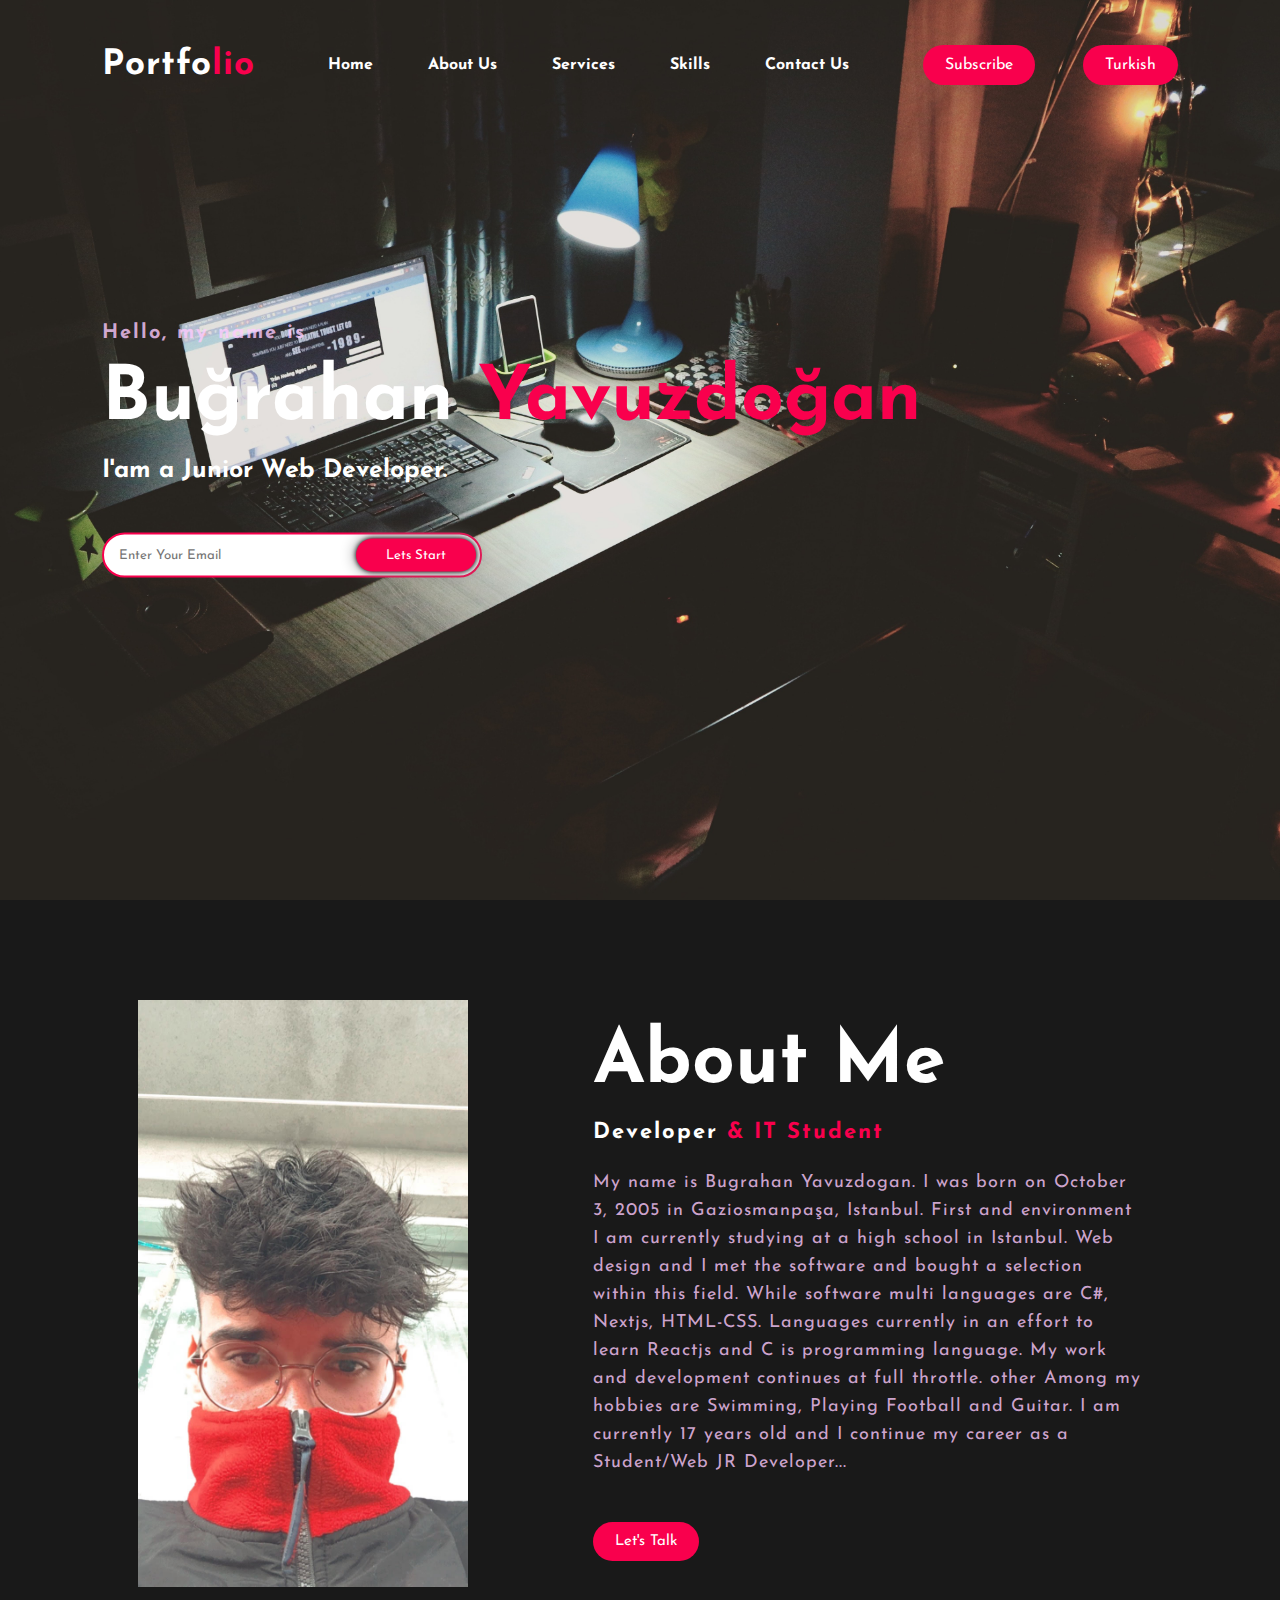
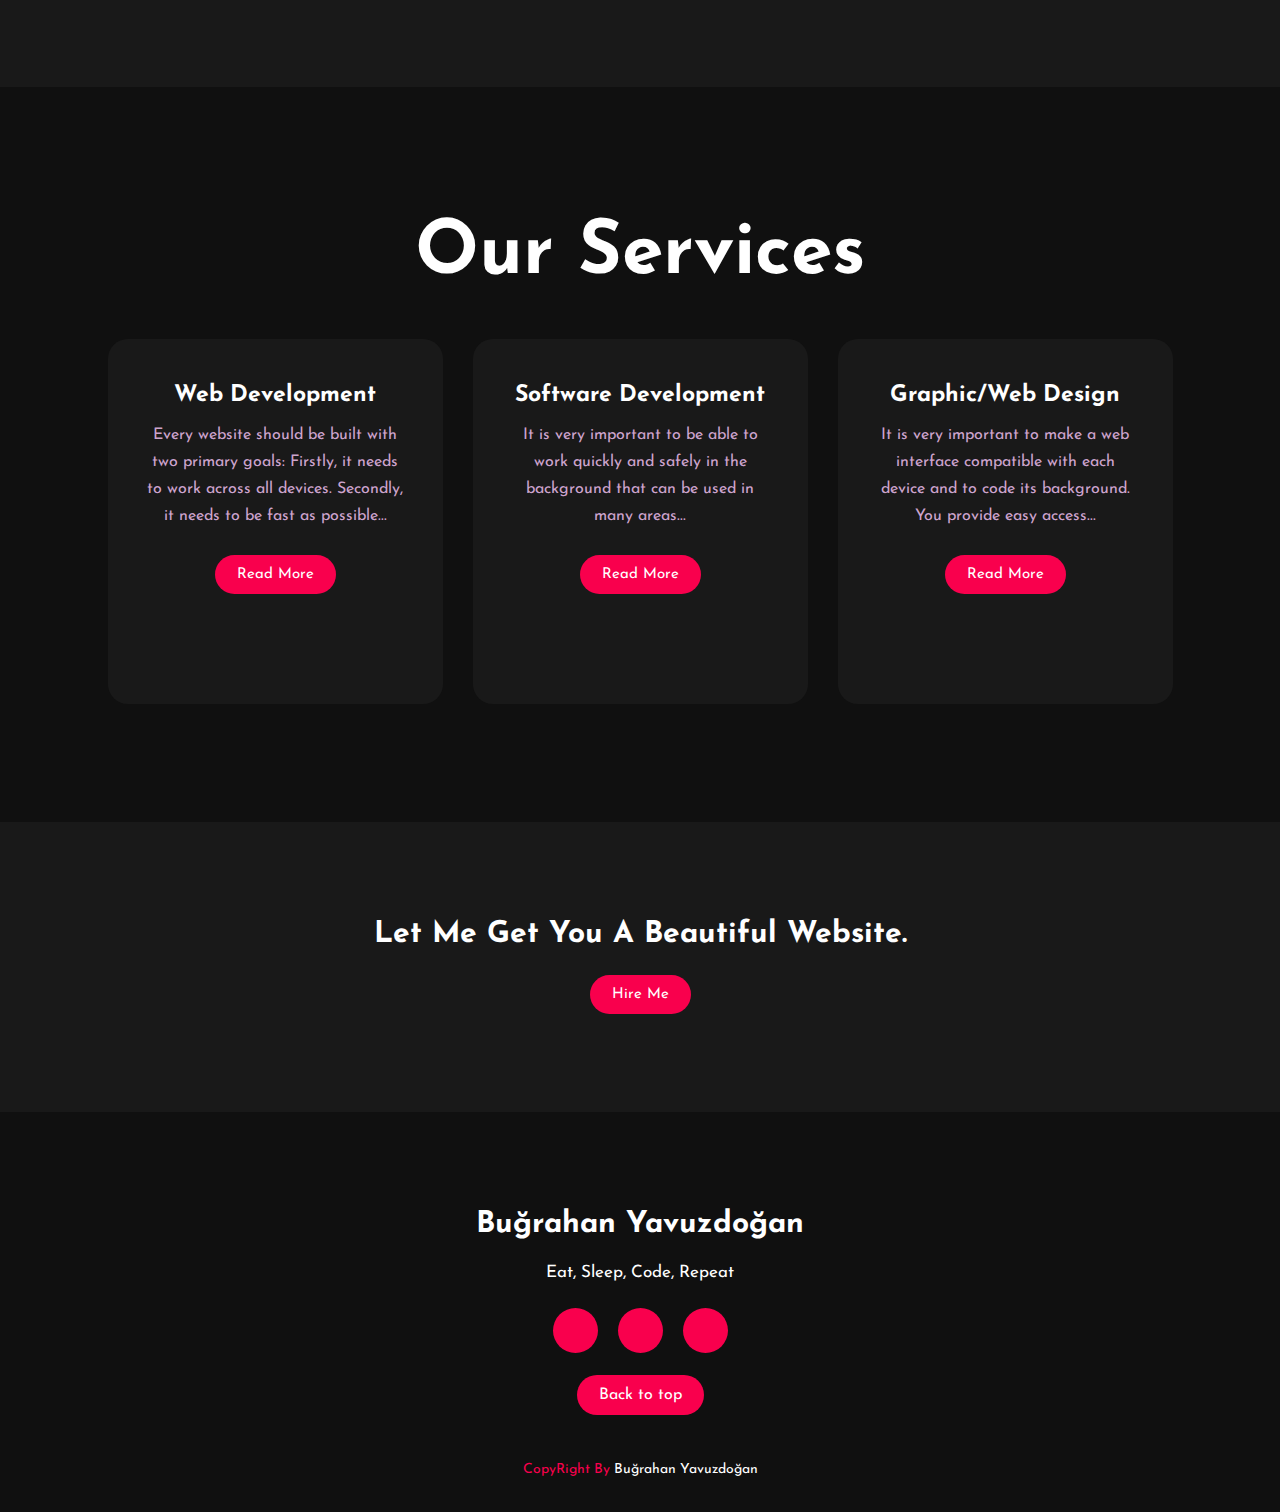
==== index.html @ 233ad8ee "change" ====
<!DOCTYPE html>
<html>

<head>
	<title>Buğrahan Yavuzdoğan</title>
	<link rel="stylesheet" type="text/css" href="/assets/css/style.css">
	<link rel="shortcut icon" href="/assets/img/shorcut.ico" type="image/x-icon">

	<link rel="preconnect" href="https://fonts.gstatic.com">
	<link
		href="https://fonts.googleapis.com/css2?family=Josefin+Sans:ital,wght@0,100;0,200;0,300;0,400;0,500;0,600;0,700;1,100;1,200;1,300;1,400;1,500;1,600;1,700&display=swap"
		rel="stylesheet">

	<link rel="stylesheet" href="https://cdnjs.cloudflare.com/ajax/libs/font-awesome/5.15.3/css/all.min.css"
		integrity="sha512-iBBXm8fW90+nuLcSKlbmrPcLa0OT92xO1BIsZ+ywDWZCvqsWgccV3gFoRBv0z+8dLJgyAHIhR35VZc2oM/gI1w=="
		crossorigin="anonymous" referrerpolicy="no-referrer" />

</head>

<body>
	<div class="hero">
		<nav>
			<h2 class="logo">Portfo<span>lio</span></h2>
			<ul>
				<li><a href="/index.html">Home</a></li>
				<li><a href="#about">About Us</a></li>
				<li><a href="#services">Services</a></li>
				<li><a href="#skills">Skills</a></li>
				<li><a href="#contact">Contact Us</a></li>
			</ul>
			<a href="#" class="btn">Subscribe</a>
			<a href="/assets/html/index2.html" class="btn">Turkish</a>
		</nav>

		<div class="content">
			<h4>Hello, my name is</h4>
			<h1>Buğrahan <span>Yavuzdoğan</span></h1>
			<h3>I'am a Junior Web Developer.</h3>
			<div class="newslatter">
				<form>
					<input type="email" name="email" id="mail" placeholder="Enter Your Email">
					<input type="submit" name="submit" value="Lets Start">
				</form>
			</div>
		</div>
	</div>

	<section id="about" class="about">
		<div class="main">
			<img src="/assets/img/bqr.jpg">
			<div class="about-text">
				<h2>About Me</h2>
				<h5>Developer <span>& IT Student</span></h5>
				<p> My name is Bugrahan Yavuzdogan. I was born on October 3, 2005 in Gaziosmanpaşa, Istanbul. First and
					environment
					I am currently studying at a high school in Istanbul. Web design and
					I met the software and bought a selection within this field. While software
					multi languages are C#, Nextjs, HTML-CSS. Languages currently in an effort to learn
					Reactjs and C is programming language. My work and development continues at full throttle. other
					Among my hobbies are Swimming, Playing Football and Guitar. I am currently 17 years old and
					I continue my career as a Student/Web JR Developer...</p>
				<button type="button"><a href="#contact">Let's Talk</a></button>
			</div>
		</div>
	</section>

	<div id="services" class="service">
		<div class="title">
			<h2>Our Services</h2>
		</div>

		<div class="box">
			<div class="card">
				<i class="fas fa-bars"></i>
				<h5>Web Development</h5>
				<div class="pra">
					<p>Every website should be built with two primary goals: Firstly, it needs to work across all
						devices. Secondly, it needs to be fast as possible...</p>

					<p style="text-align: center;">
						<button>Read More</button>
					</p>
				</div>
			</div>

			<div class="card">
				<i class="far fa-user"></i>
				<h5>Software Development</h5>
				<div class="pra">
					<p>It is very important to be able to work quickly and safely in the background that can be used in
						many areas...</p>

					<p style="text-align: center;">
						<button>Read More</button>
					</p>
				</div>
			</div>

			<div class="card">
				<i class="far fa-bell"></i>
				<h5>Graphic/Web Design</h5>
				<div class="pra">
					<p>It is very important to make a web interface compatible with each device and to code its
						background. You provide easy access...</p>

					<p style="text-align: center;">
						<button>Read More</button>
					</p>
				</div>
			</div>
		</div>
	</div>

	<div id="contact" class="contact-me">
		<p>Let Me Get You A Beautiful Website.</p>
		<button>Hire Me</button>
	</div>

	<footer>
		<p>Buğrahan Yavuzdoğan</p>
		<p>Eat, Sleep, Code, Repeat</p>
		<div class="social">
			<a href="https://www.linkedin.com/in/bu%C4%9Frahan-yavuzdo%C4%9Fan-515884216/" target="_blank""><i class="
				fab fa-linkedin-in"></i></a>
			<a href="https://github.com/Bqrayvzdgn" target="_blank"><i class="fab fa-github"></i></a>
			<a href="https://twitter.com/Bqrayvzdgn" target="_blank"><i class="fab fa-twitter"></i></a>
		</div>
		<a href="#" class="btn" id="button">Back to top</a>
		<p class="end"><span>CopyRight By</span> Buğrahan Yavuzdoğan</p>
	</footer>
</body>

</html>
---- assets/css/style.css ----
html {
	scroll-behavior: smooth;
}

* {
	padding: 0;
	margin: 0;
	font-family: 'Josefin Sans', sans-serif;
	box-sizing: border-box;
}

.hero {
	height: 100vh;
	width: 100%;
	background-image: url(/assets/img/background.jpg);
	background-size: cover;
	background-position: center;
}

nav {
	display: flex;
	align-items: center;
	justify-content: space-between;
	padding-top: 45px;
	padding-left: 8%;
	padding-right: 8%;
}

.logo {
	color: white;
	font-size: 35px;
	letter-spacing: 1px;
	cursor: pointer;
}

span {
	color: #f9004d;
}

nav ul li {
	list-style-type: none;
	display: inline-block;
	padding: 10px 25px;
}

nav ul li a {
	color: white;
	text-decoration: none;
	font-weight: bold;
	text-transform: capitalize;
}

nav ul li a:hover {
	color: #f9004d;
	transition: .6s;
}

.btn {
	background-color: #f9004d;
	color: white;
	text-decoration: none;
	border: 2px solid transparent;
	padding: 10px 20px;
	border-radius: 30px;
	transition: transform .4s;
}

.btn:hover {
	transform: scale(1.2);
}

.content {
	position: absolute;
	top: 50%;
	left: 8%;
	transform: translateY(-50%);
}

h1 {
	color: white;
	margin: 20px 0px 20px;
	font-size: 75px;
}

h3 {
	color: white;
	font-size: 25px;
	margin-bottom: 50px;
}

h4 {
	color: #fcfc;
	letter-spacing: 2px;
	font-size: 20px;
}

.newslatter form {
	width: 380px;
	max-width: 100%;
	position: relative;
}

.newslatter form input:first-child {
	display: inline-block;
	width: 100%;
	padding: 14px 130px 14px 15px;
	border: 2px solid #f9004d;
	outline: none;
	border-radius: 30px;
}

.newslatter form input:last-child {
	position: absolute;
	display: inline-block;
	outline: none;
	border: none;
	padding: 10px 30px;
	border-radius: 30px;
	background-color: #f9004d;
	color: white;
	box-shadow: 0px 0px 5px #000, 0px 0px 15px #858585;
	top: 6px;
	right: 6px;
}

.about {
	width: 100%;
	padding: 100px 0px;
	background-color: #191919;
}

.about img {
	height: auto;
	width: 330px;
}

.about-text {
	width: 550px;
}

.main {
	width: 1130px;
	max-width: 95%;
	margin: 0 auto;
	display: flex;
	align-items: center;
	justify-content: space-around;
}

.about-text h2 {
	color: white;
	font-size: 75px;
	text-transform: capitalize;
	margin-bottom: 20px;
}

.about-text h5 {
	color: white;
	letter-spacing: 2px;
	font-size: 22px;
	margin-bottom: 25px;
	text-transform: capitalize;
}

.about-text p {
	color: #fcfc;
	letter-spacing: 1px;
	line-height: 28px;
	font-size: 18px;
	margin-bottom: 45px;
}

button {
	background-color: #f9004d;
	color: white;
	font-size: 15px;
	text-decoration: none;
	border: 2px solid transparent;
	padding: 10px 20px;
	border-radius: 30px;
	transition: .4s;
}

button a {
	text-decoration: none;
	color: white;
}

button:hover {
	background-color: transparent;
	border: 2px solid #f9004d;
	cursor: pointer;
}

.service {
	background: #101010;
	width: 100%;
	padding: 100px 0px;
}

.title h2 {
	color: white;
	font-size: 75px;
	width: 1130px;
	margin: 30px auto;
	text-align: center;
}

.box {
	display: flex;
	justify-content: center;
	align-items: center;
	min-height: 400px;
}

.card {
	height: 365px;
	width: 335px;
	padding: 20px 35px;
	background: #191919;
	border-radius: 20px;
	margin: 15px;
	position: relative;
	overflow: hidden;
	text-align: center;
}

.card i {
	font-size: 50px;
	display: block;
	text-align: center;
	margin: 25px 0px;
	color: #f9004d;

}

h5 {
	color: white;
	font-size: 23px;
	margin-bottom: 15px;
}

.pra p {
	color: #fcfc;
	font-size: 16px;
	line-height: 27px;
	margin-bottom: 25px;
}

.card .button {
	background-color: #f9004d;
	color: white;
	text-decoration: none;
	border: 2px solid transparent;
	font-weight: bold;
	padding: 9px 22px;
	border-radius: 30px;
	transition: .4s;
}

.card .button:hover {
	background-color: transparent;
	border: 2px solid #f9004d;
	cursor: pointer;
}

.contact-me {
	width: 100%;
	height: 290px;
	background: #191919;
	display: flex;
	align-items: center;
	flex-direction: column;
	justify-content: center;
}

.contact-me p {
	color: white;
	font-size: 30px;
	font-weight: bold;
	margin-bottom: 25px;
}

.contact-me .button-two {
	background-color: #f9004d;
	color: white;
	text-decoration: none;
	border: 2px solid transparent;
	font-weight: bold;
	padding: 13px 30px;
	border-radius: 30px;
	transition: .4s;
}

.contact-me .button-two:hover {
	background-color: transparent;
	border: 2px solid #f9004d;
	cursor: pointer;
}

footer {
	position: relative;
	width: 100%;
	height: 400px;
	background: #101010;
	display: flex;
	flex-direction: column;
	align-items: center;
	justify-content: center;
}

footer p:nth-child(1) {
	font-size: 30px;
	color: white;
	margin-bottom: 20px;
	font-weight: bold;
}

footer p:nth-child(2) {
	color: white;
	font-size: 17px;
	width: 500px;
	text-align: center;
	line-height: 26px;
}

.social {
	display: flex;
}

.social a {
	width: 45px;
	height: 45px;
	display: flex;
	align-items: center;
	justify-content: center;
	background: #f9004d;
	border-radius: 50%;
	margin: 22px 10px;
	color: white;
	text-decoration: none;
	font-size: 20px;
}

.social a:hover {
	transform: scale(1.3);
	transition: .3s;
}

.end {
	position: absolute;
	color: white;
	bottom: 35px;
	font-size: 14px;
}
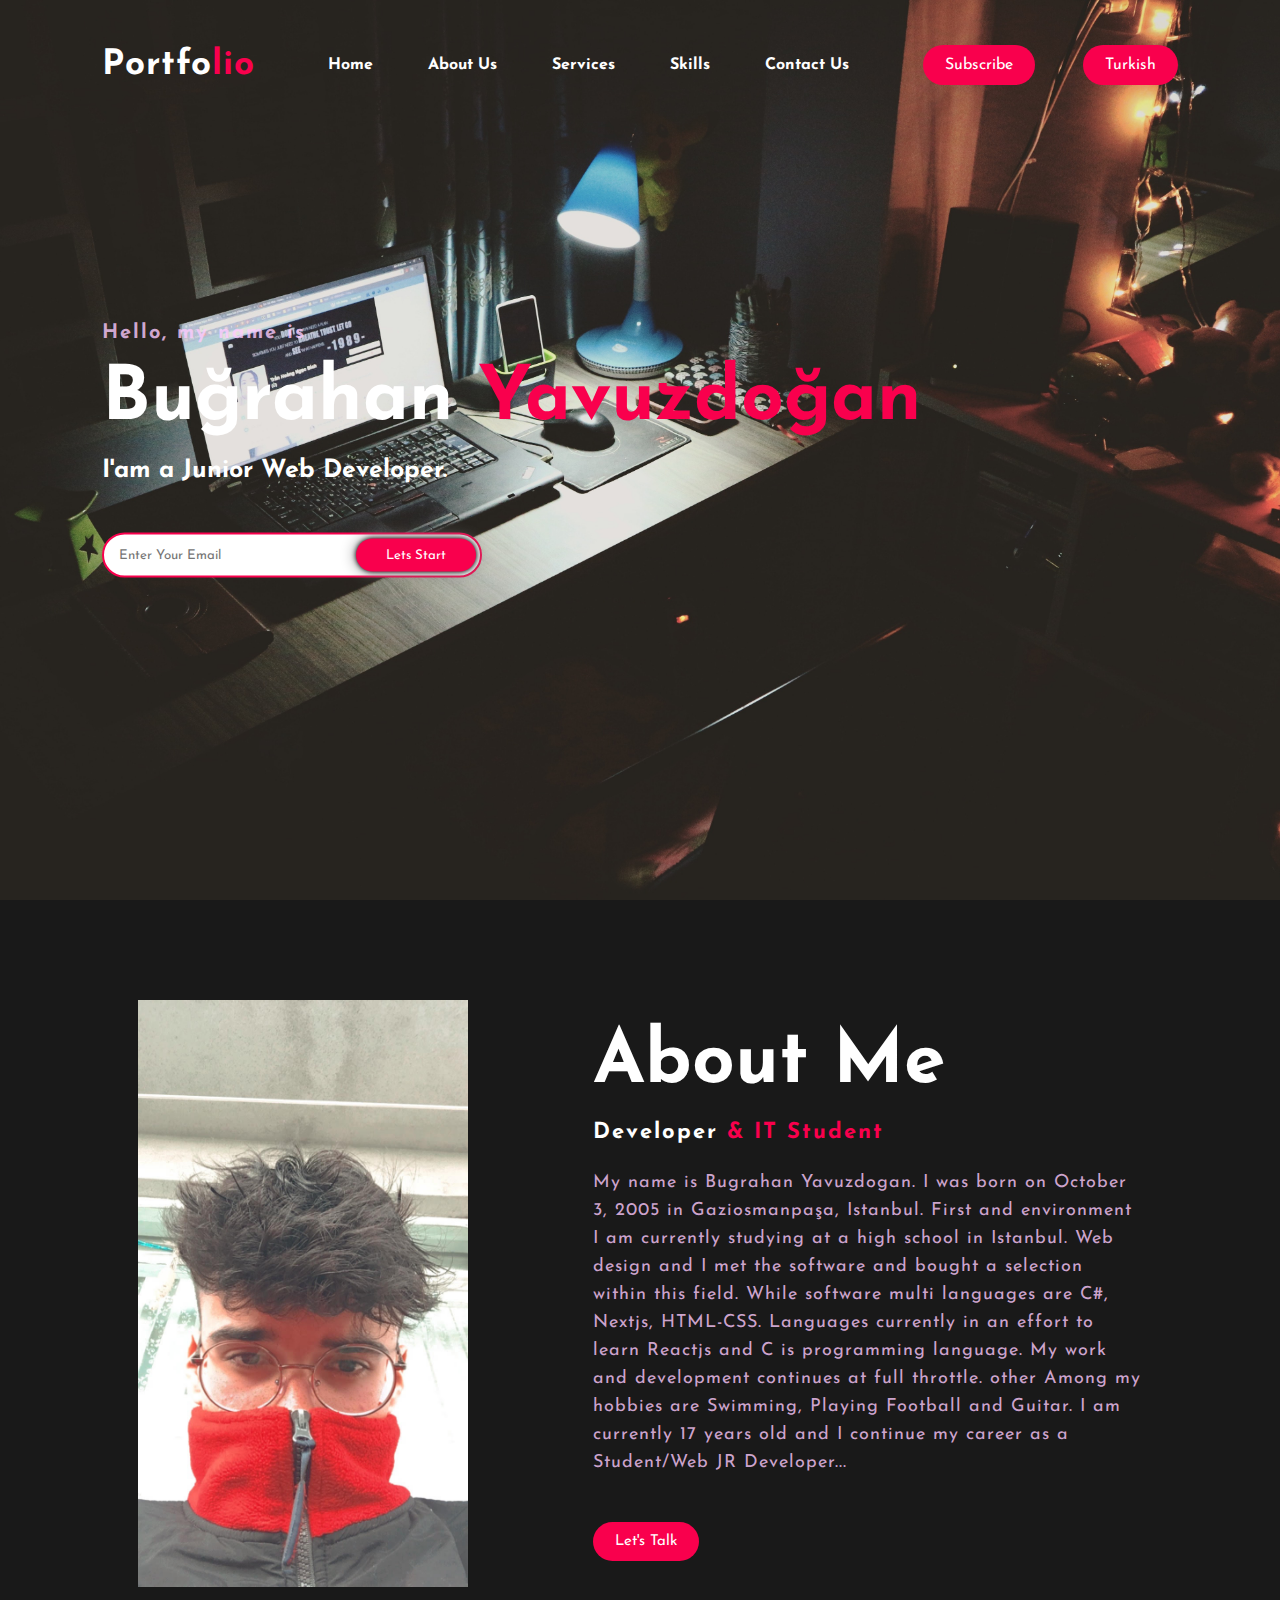
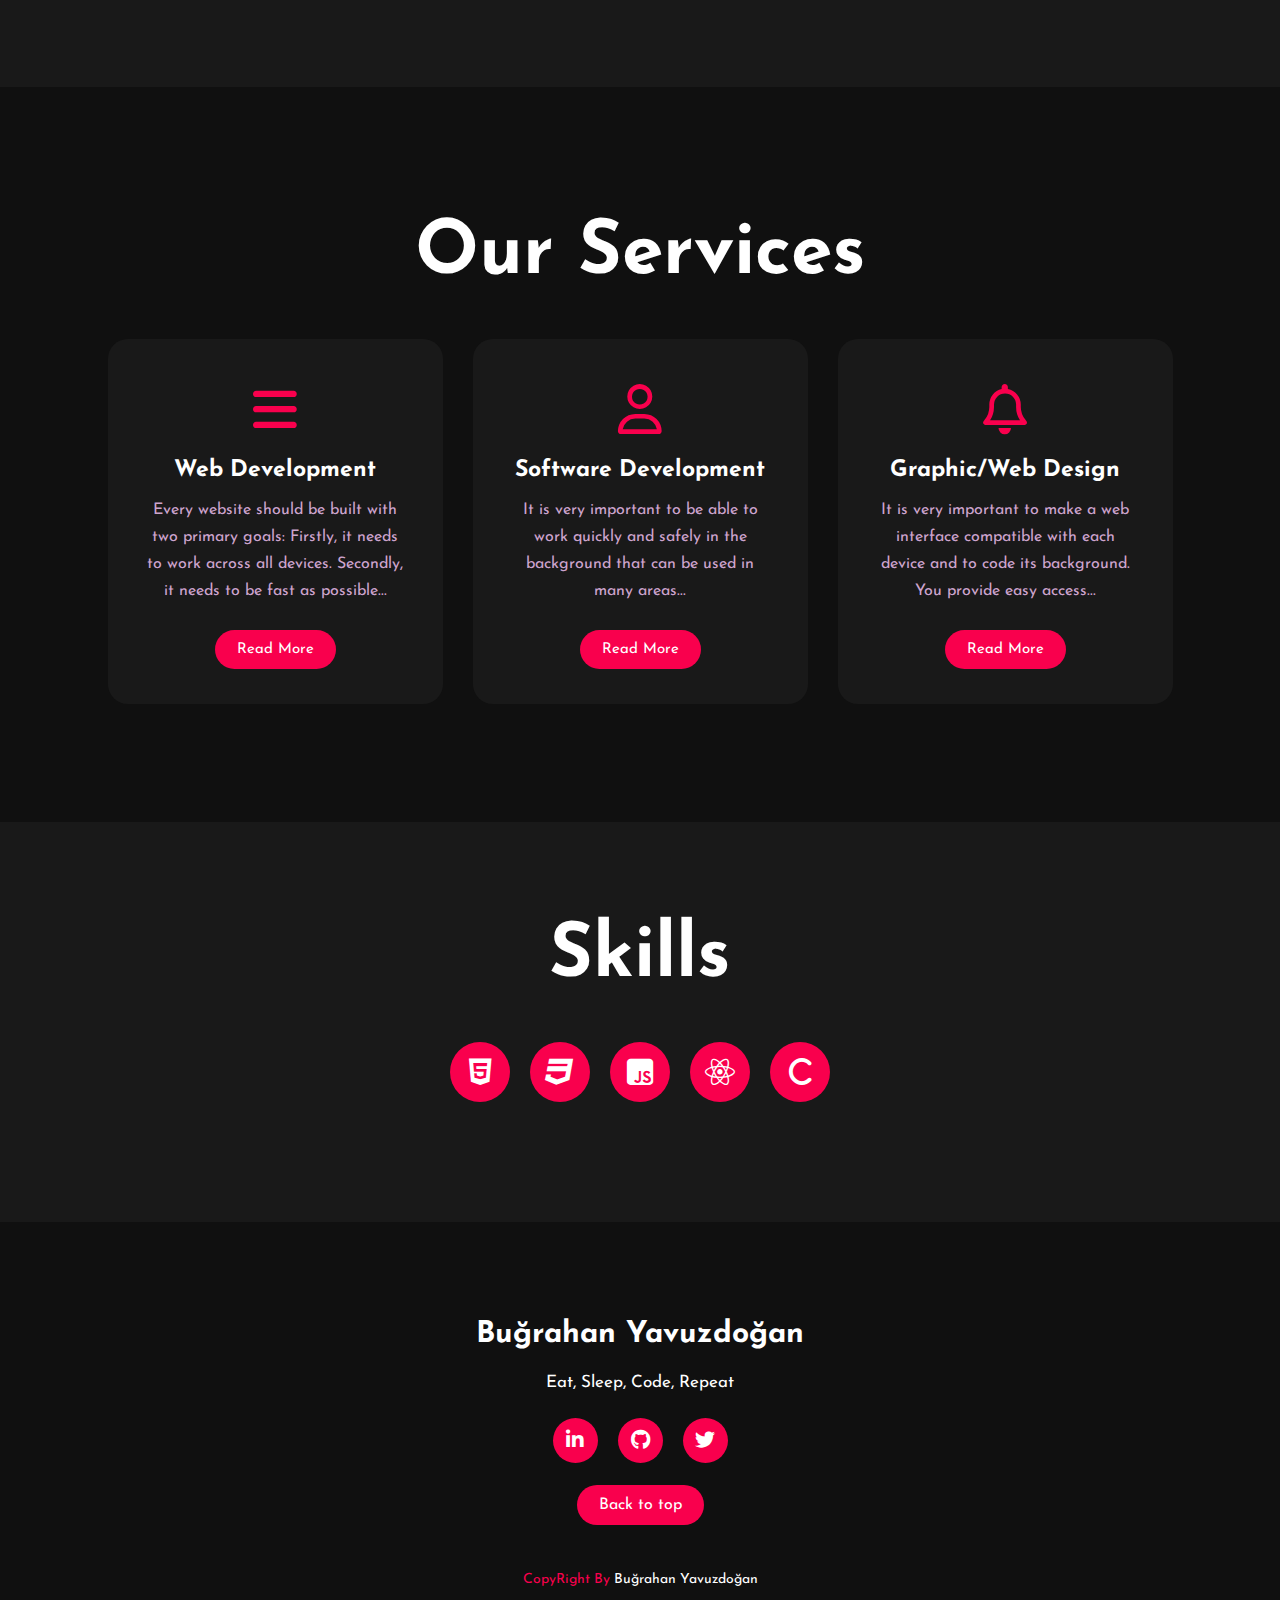
==== commit bad61294: "change" ====
--- a/index.html
+++ b/index.html
@@ -5,7 +5,7 @@
 	<title>Buğrahan Yavuzdoğan</title>
 	<link rel="stylesheet" type="text/css" href="/assets/css/style.css">
 	<link rel="shortcut icon" href="/assets/img/shorcut.ico" type="image/x-icon">
-
+	<link rel="stylesheet" href="https://cdnjs.cloudflare.com/ajax/libs/font-awesome/6.1.1/css/all.min.css">
 	<link rel="preconnect" href="https://fonts.gstatic.com">
 	<link
 		href="https://fonts.googleapis.com/css2?family=Josefin+Sans:ital,wght@0,100;0,200;0,300;0,400;0,500;0,600;0,700;1,100;1,200;1,300;1,400;1,500;1,600;1,700&display=swap"
@@ -111,12 +111,20 @@
 		</div>
 	</div>
 
-	<div id="contact" class="contact-me">
-		<p>Let Me Get You A Beautiful Website.</p>
-		<button>Hire Me</button>
+	<div id="skills" class="skills">
+		<div class="title">
+			<p>Skills</p>
+			<div class="social">
+				<a><i title="HTML" class="fa-brands fa-html5"></i></a>
+				<a><i title="CSS" class="fa-brands fa-css3"></i></a>
+				<a><i title="Javascript" class="fab fa-js-square"></i></a>
+				<a><i title="ReactJS" class="fa-brands fa-react"></i></a>
+				<a><i title="C" class="fa-brands fa-c	"></i></a>
+			</div>
+		</div>
 	</div>
 
-	<footer>
+	<footer id="contact">
 		<p>Buğrahan Yavuzdoğan</p>
 		<p>Eat, Sleep, Code, Repeat</p>
 		<div class="social">
--- a/assets/css/style.css
+++ b/assets/css/style.css
@@ -264,38 +264,36 @@
 	cursor: pointer;
 }
 
-.contact-me {
-	width: 100%;
-	height: 290px;
+.skills {
+	width: 100%;
+	height: 400px;
 	background: #191919;
 	display: flex;
+	text-align: center;
 	align-items: center;
 	flex-direction: column;
 	justify-content: center;
 }
 
-.contact-me p {
-	color: white;
-	font-size: 30px;
+.skills p {
+	color: white;
+	font-size: 75px;
 	font-weight: bold;
 	margin-bottom: 25px;
 }
 
-.contact-me .button-two {
-	background-color: #f9004d;
-	color: white;
-	text-decoration: none;
-	border: 2px solid transparent;
-	font-weight: bold;
-	padding: 13px 30px;
-	border-radius: 30px;
-	transition: .4s;
-}
-
-.contact-me .button-two:hover {
-	background-color: transparent;
-	border: 2px solid #f9004d;
-	cursor: pointer;
+.skills .social a {
+	width: 60px;
+	height: 60px;
+	display: flex;
+	align-items: center;
+	justify-content: center;
+	background: #f9004d;
+	border-radius: 50%;
+	margin: 22px 10px;
+	color: white;
+	text-decoration: none;
+	font-size: 30px;
 }
 
 footer {
@@ -343,8 +341,8 @@
 }
 
 .social a:hover {
-	transform: scale(1.3);
-	transition: .3s;
+	transform: scale(1.1);
+	transition: .4s;
 }
 
 .end {
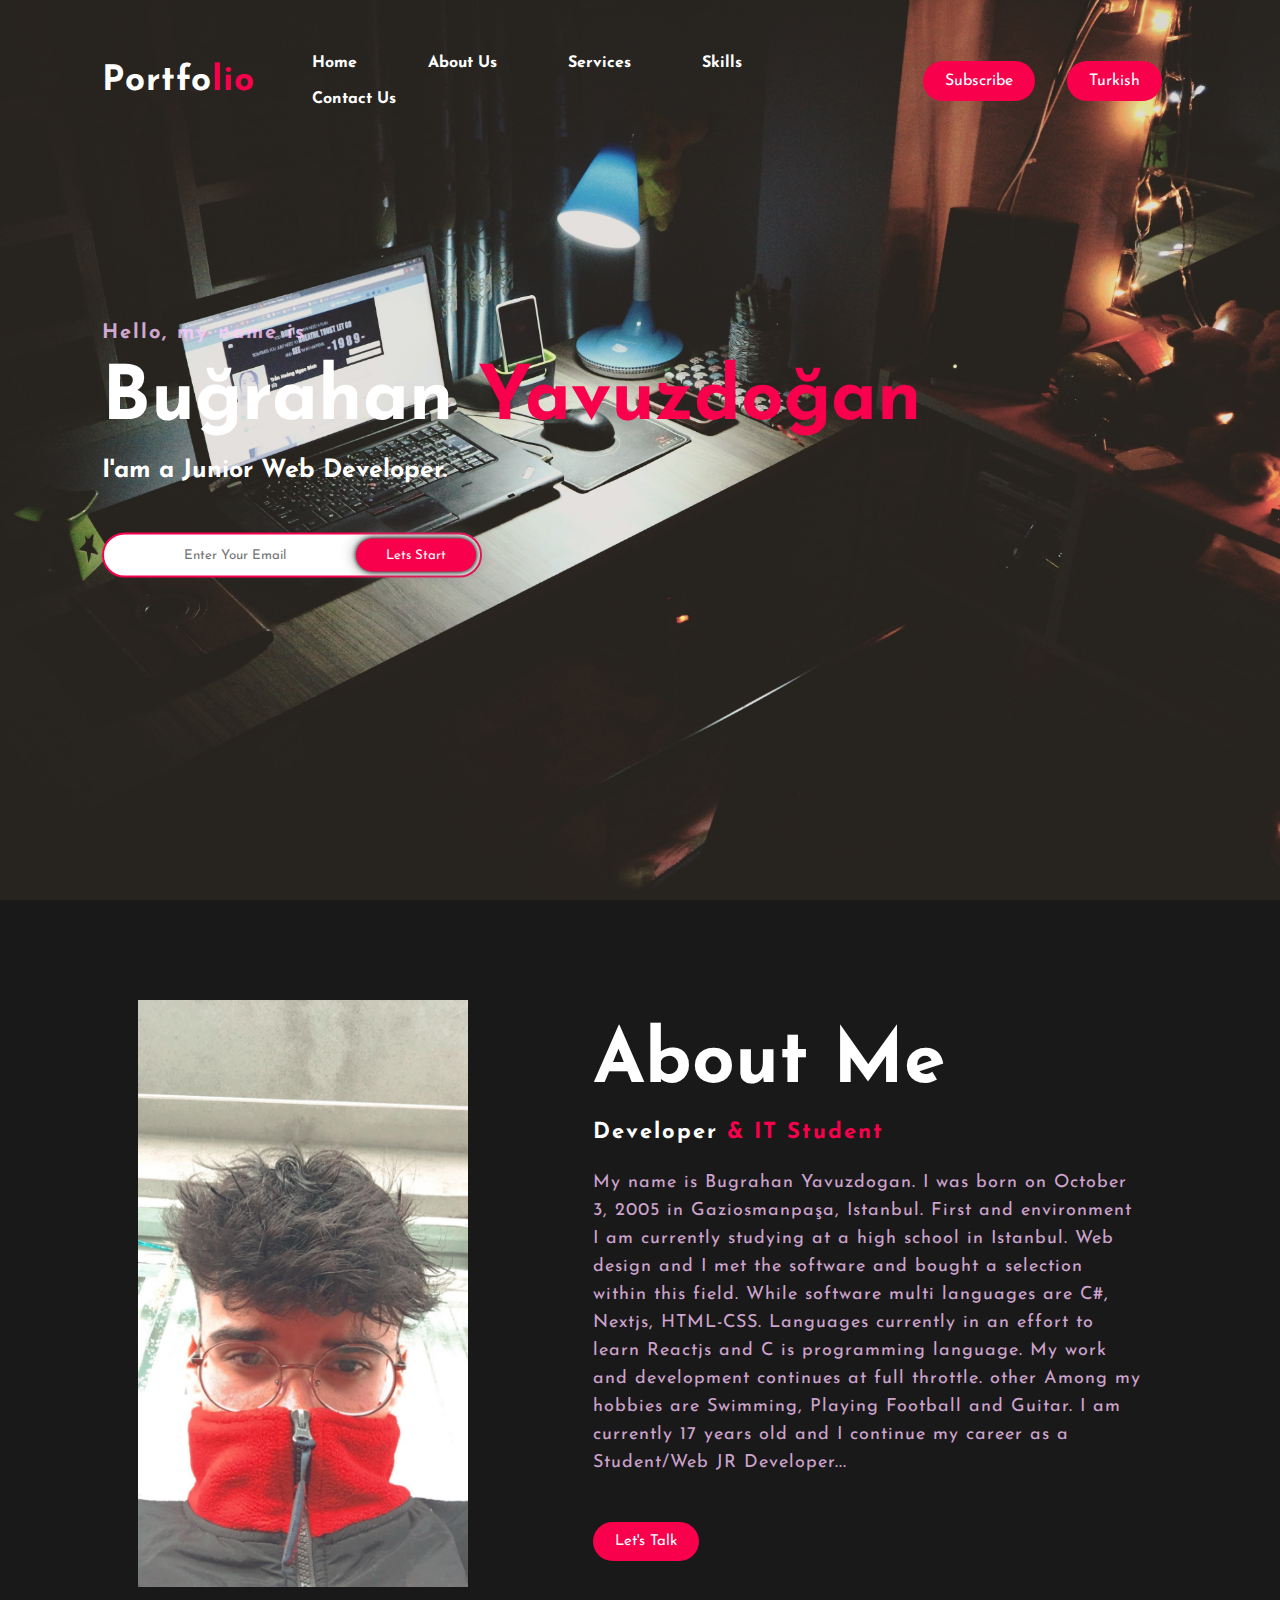
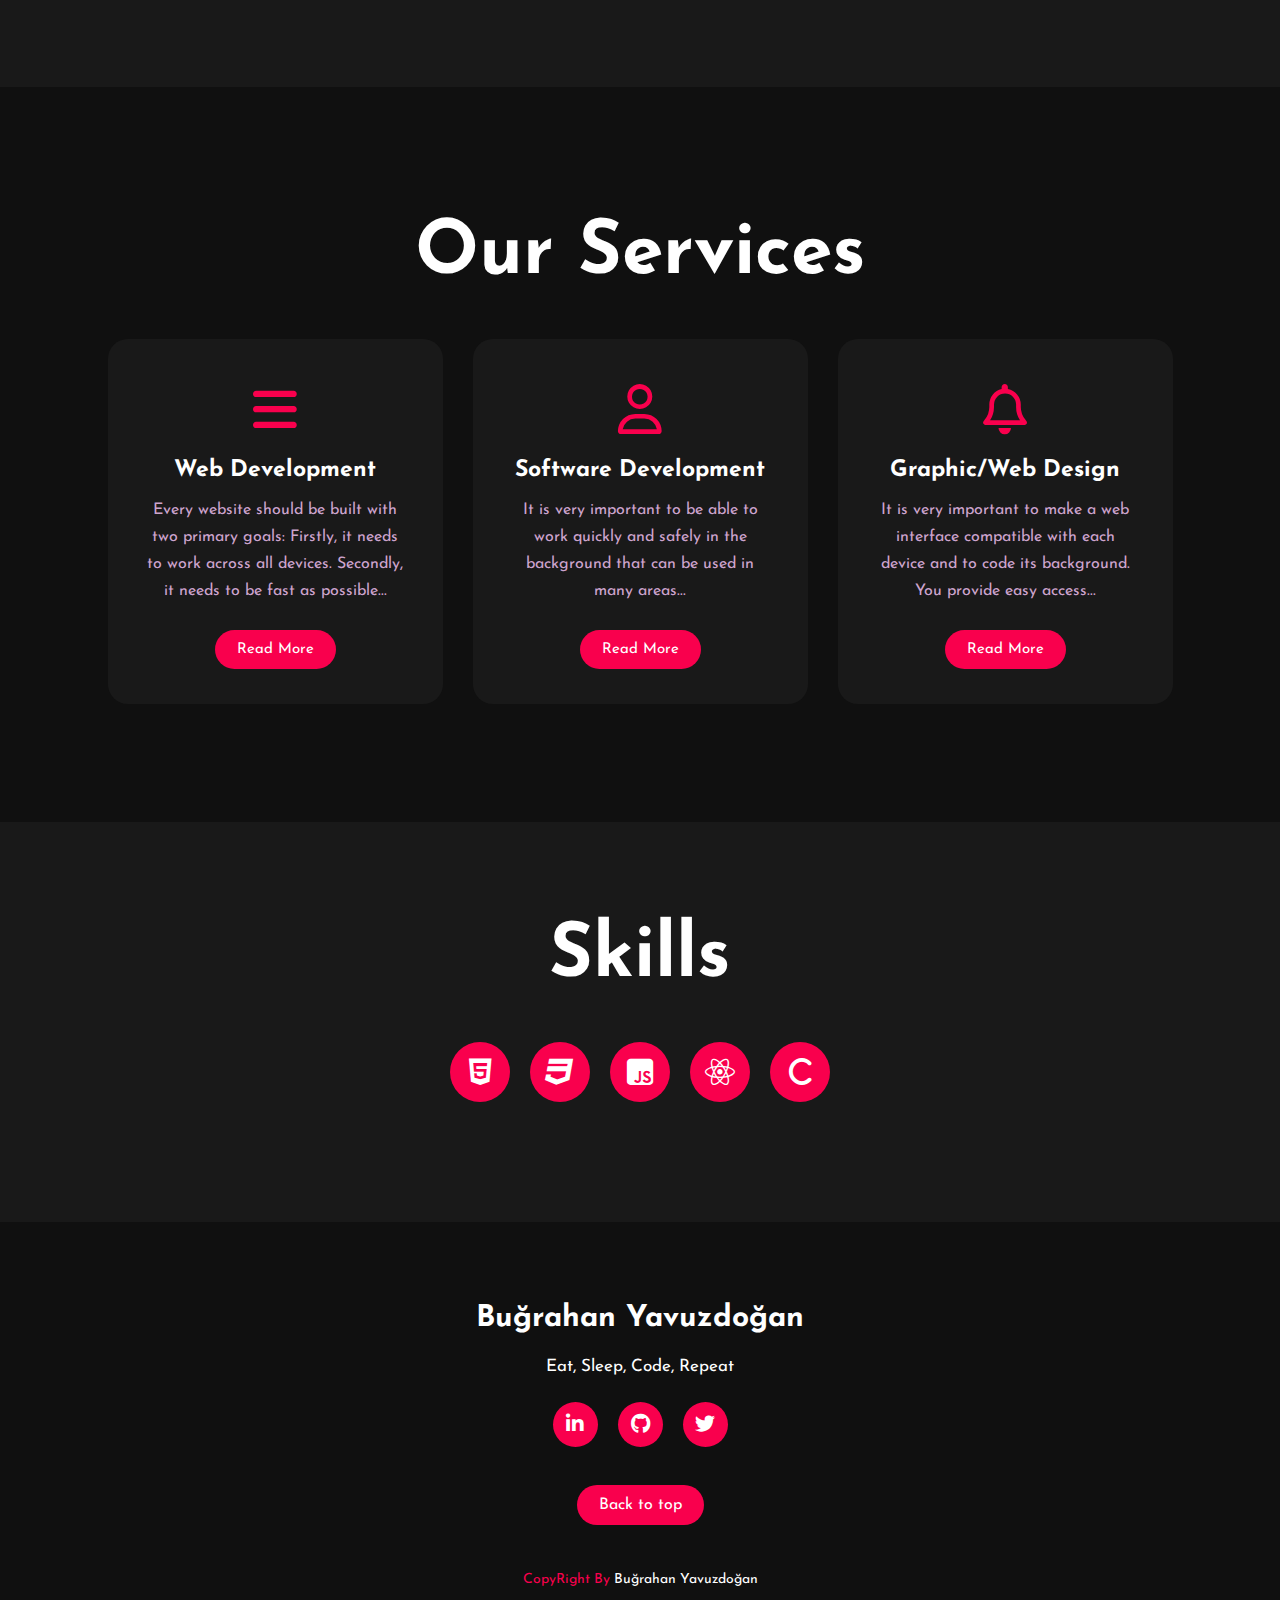
==== commit c258ebb9: "change" ====
--- a/index.html
+++ b/index.html
@@ -28,8 +28,8 @@
 				<li><a href="#skills">Skills</a></li>
 				<li><a href="#contact">Contact Us</a></li>
 			</ul>
-			<a href="#" class="btn">Subscribe</a>
-			<a href="/assets/html/index2.html" class="btn">Turkish</a>
+			<a href="#" class="btn" id="nav-buton">Subscribe</a>
+			<a href="/assets/html/index2.html" class="btn" id="nav-buton">Turkish</a>
 		</nav>
 
 		<div class="content">
@@ -133,7 +133,7 @@
 			<a href="https://github.com/Bqrayvzdgn" target="_blank"><i class="fab fa-github"></i></a>
 			<a href="https://twitter.com/Bqrayvzdgn" target="_blank"><i class="fab fa-twitter"></i></a>
 		</div>
-		<a href="#" class="btn" id="button">Back to top</a>
+		<a href="#" class="btn">Back to top</a>
 		<p class="end"><span>CopyRight By</span> Buğrahan Yavuzdoğan</p>
 	</footer>
 </body>
--- a/assets/css/style.css
+++ b/assets/css/style.css
@@ -15,15 +15,24 @@
 	background-image: url(/assets/img/background.jpg);
 	background-size: cover;
 	background-position: center;
+	flex-wrap: wrap;
 }
 
 nav {
 	display: flex;
 	align-items: center;
-	justify-content: space-between;
+	justify-content: center;
 	padding-top: 45px;
 	padding-left: 8%;
 	padding-right: 8%;
+}
+
+nav ul {
+	margin-left: 1rem;
+}
+
+nav ul li {
+	margin-left: 1rem;
 }
 
 .logo {
@@ -63,6 +72,7 @@
 	padding: 10px 20px;
 	border-radius: 30px;
 	transition: transform .4s;
+	margin: 1rem;
 }
 
 .btn:hover {
@@ -74,6 +84,7 @@
 	top: 50%;
 	left: 8%;
 	transform: translateY(-50%);
+	flex-wrap: wrap;
 }
 
 h1 {
@@ -107,6 +118,7 @@
 	border: 2px solid #f9004d;
 	outline: none;
 	border-radius: 30px;
+	text-align: center;
 }
 
 .newslatter form input:last-child {
@@ -121,6 +133,7 @@
 	box-shadow: 0px 0px 5px #000, 0px 0px 15px #858585;
 	top: 6px;
 	right: 6px;
+	text-align: center;
 }
 
 .about {
@@ -196,6 +209,11 @@
 	background: #101010;
 	width: 100%;
 	padding: 100px 0px;
+	display: flex;
+	text-align: center;
+	align-items: center;
+	flex-direction: column;
+	justify-content: center;
 }
 
 .title h2 {
@@ -203,10 +221,10 @@
 	font-size: 75px;
 	width: 1130px;
 	margin: 30px auto;
-	text-align: center;
 }
 
 .box {
+	flex-wrap: wrap;
 	display: flex;
 	justify-content: center;
 	align-items: center;
@@ -350,4 +368,74 @@
 	color: white;
 	bottom: 35px;
 	font-size: 14px;
+}
+
+@media only screen and (max-width: 1000px) {
+	.about img {
+		display: none;
+	}
+
+	.content {
+		position: absolute;
+		top: 70%;
+		transform: translateY(-50%);
+		flex-wrap: wrap;
+	}
+
+	h1 {
+		color: white;
+		margin: 20px 0px 20px;
+		font-size: 75px;
+		text-align: center;
+	}
+
+	h3 {
+		color: white;
+		font-size: 25px;
+		margin-bottom: 50px;
+		text-align: center;
+	}
+
+	h4 {
+		color: #fcfc;
+		letter-spacing: 2px;
+		font-size: 20px;
+		text-align: center;
+	}
+
+	.newslatter form {
+		width: 380px;
+		max-width: 100%;
+		display: flex;
+		margin: 0 auto;
+	}
+
+	.newslatter form input:first-child {
+		display: inline-block;
+		width: 100%;
+		padding: 14px 130px 14px 15px;
+		border: 2px solid #f9004d;
+		outline: none;
+		border-radius: 30px;
+		text-align: center;
+	}
+
+	.newslatter form input:last-child {
+		position: absolute;
+		display: inline-block;
+		outline: none;
+		border: none;
+		padding: 10px 30px;
+		border-radius: 30px;
+		background-color: #f9004d;
+		color: white;
+		box-shadow: 0px 0px 5px #000, 0px 0px 15px #858585;
+		top: 6px;
+		right: 6px;
+		text-align: center;
+	}
+
+	#nav-buton {
+		flex-wrap: wrap;
+	}
 }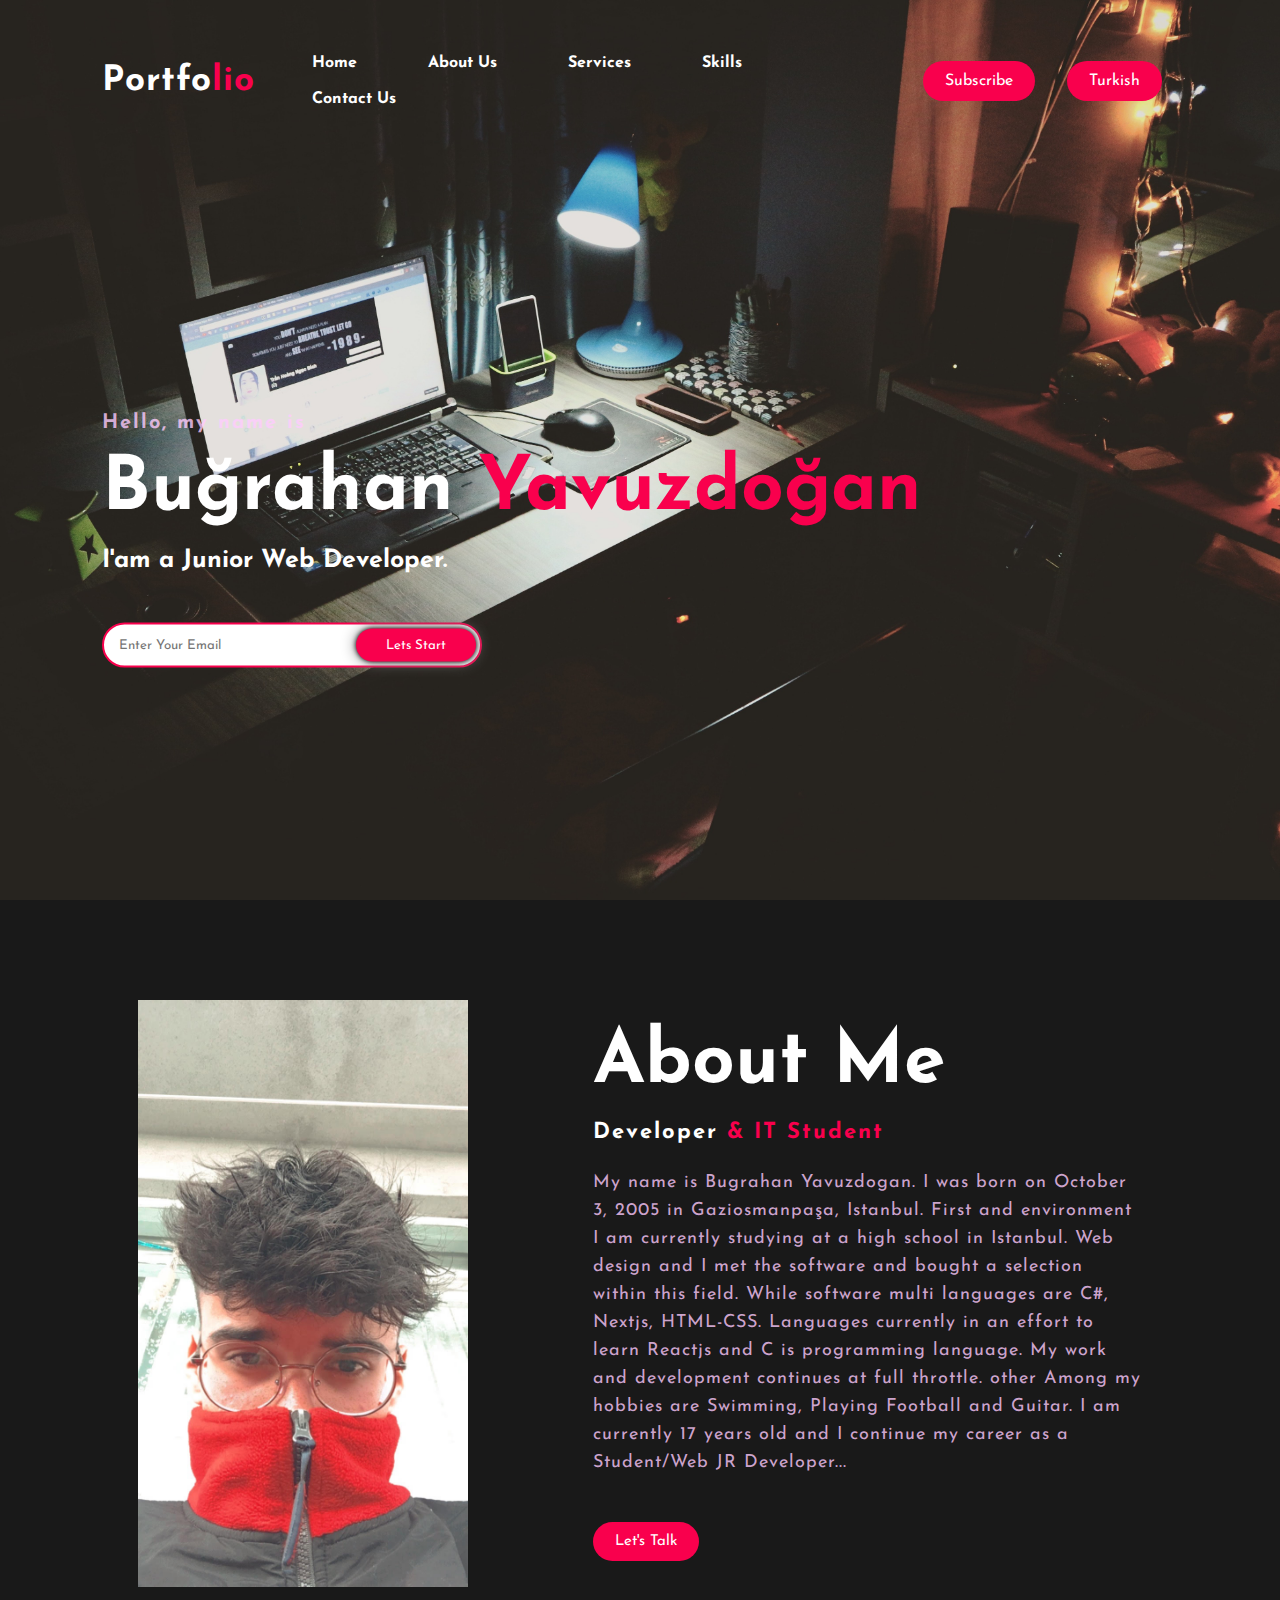
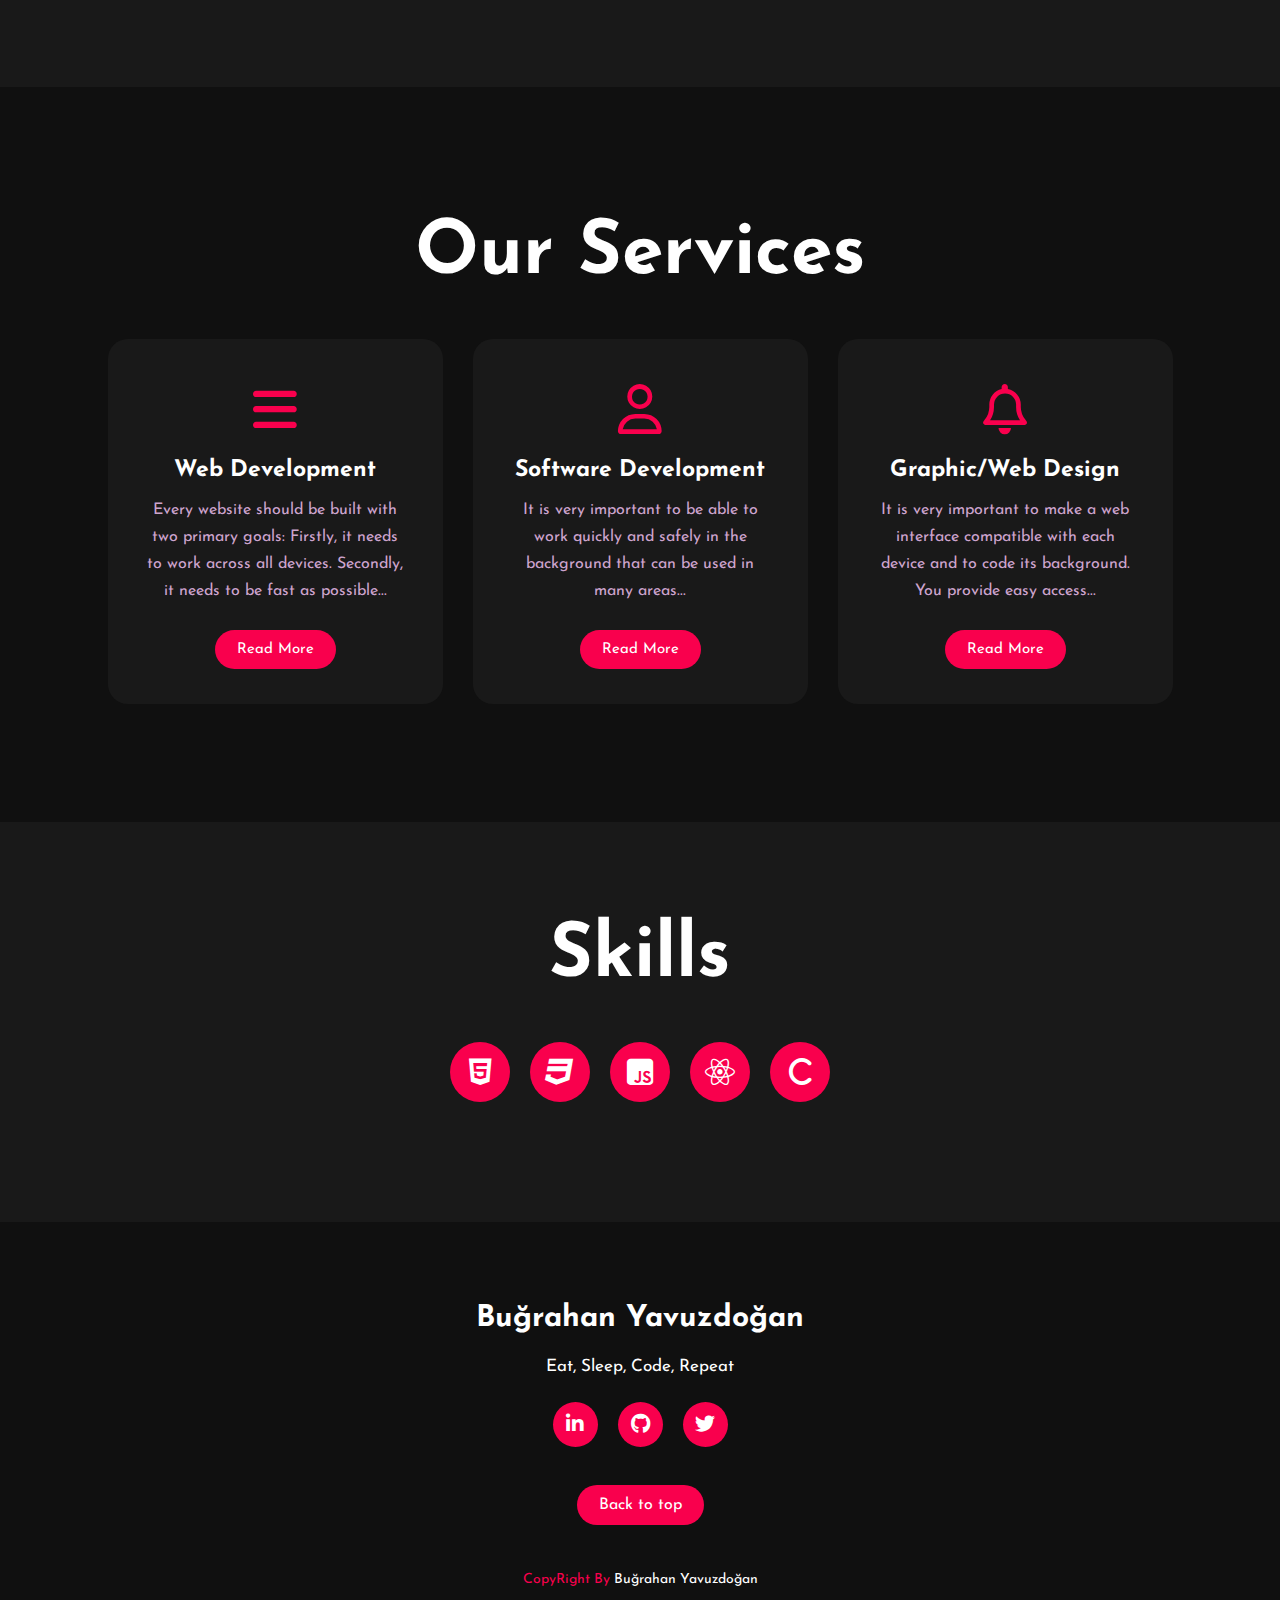
==== commit a56a6346: "change" ====
--- a/index.html
+++ b/index.html
@@ -133,7 +133,7 @@
 			<a href="https://github.com/Bqrayvzdgn" target="_blank"><i class="fab fa-github"></i></a>
 			<a href="https://twitter.com/Bqrayvzdgn" target="_blank"><i class="fab fa-twitter"></i></a>
 		</div>
-		<a href="#" class="btn">Back to top</a>
+		<a href="#" class="btn" id="button">Back to top</a>
 		<p class="end"><span>CopyRight By</span> Buğrahan Yavuzdoğan</p>
 	</footer>
 </body>
--- a/assets/css/style.css
+++ b/assets/css/style.css
@@ -118,7 +118,6 @@
 	border: 2px solid #f9004d;
 	outline: none;
 	border-radius: 30px;
-	text-align: center;
 }
 
 .newslatter form input:last-child {
@@ -133,7 +132,6 @@
 	box-shadow: 0px 0px 5px #000, 0px 0px 15px #858585;
 	top: 6px;
 	right: 6px;
-	text-align: center;
 }
 
 .about {
@@ -406,7 +404,6 @@
 	.newslatter form {
 		width: 380px;
 		max-width: 100%;
-		display: flex;
 		margin: 0 auto;
 	}
 
@@ -417,7 +414,6 @@
 		border: 2px solid #f9004d;
 		outline: none;
 		border-radius: 30px;
-		text-align: center;
 	}
 
 	.newslatter form input:last-child {
@@ -432,10 +428,18 @@
 		box-shadow: 0px 0px 5px #000, 0px 0px 15px #858585;
 		top: 6px;
 		right: 6px;
-		text-align: center;
 	}
 
 	#nav-buton {
 		flex-wrap: wrap;
 	}
+}
+
+@media only screen and (min-width: 768px) {
+	.content {
+		position: absolute;
+		top: 60%;
+		transform: translateY(-50%);
+		flex-wrap: wrap;
+	}
 }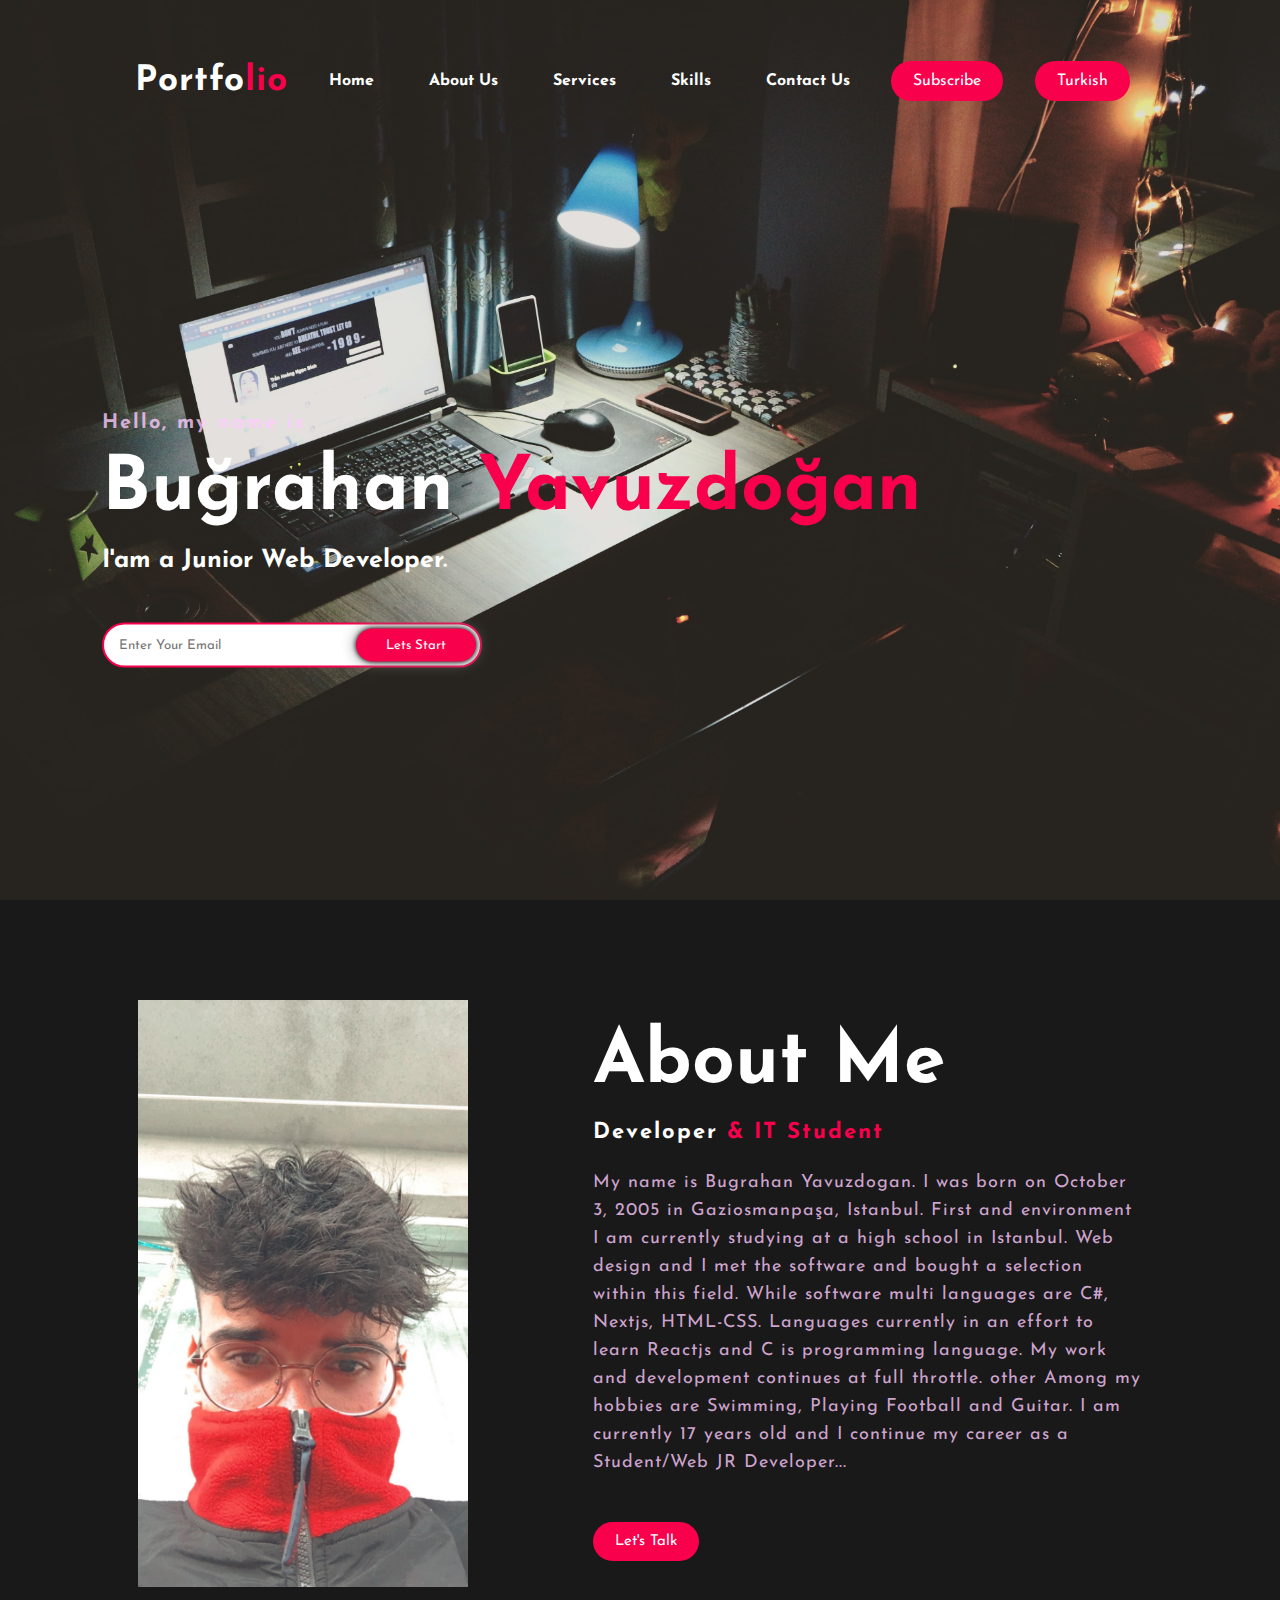
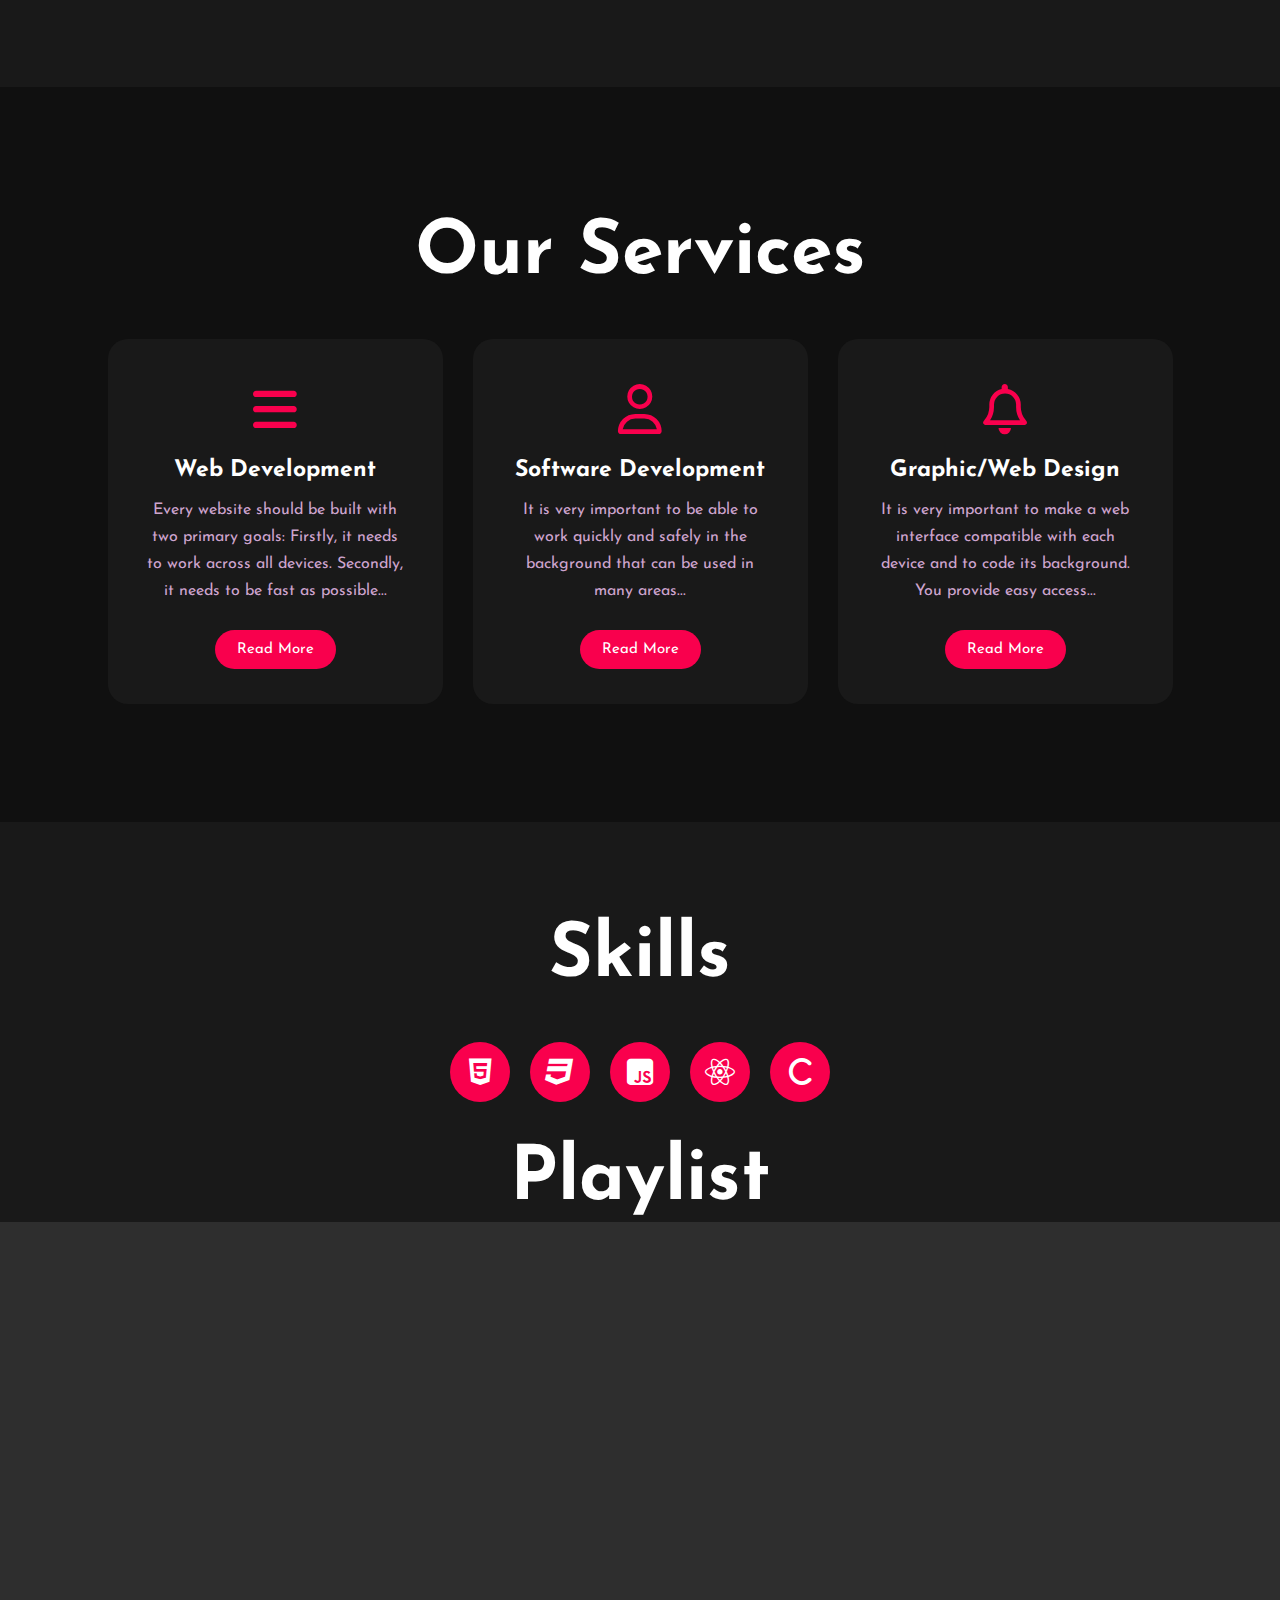
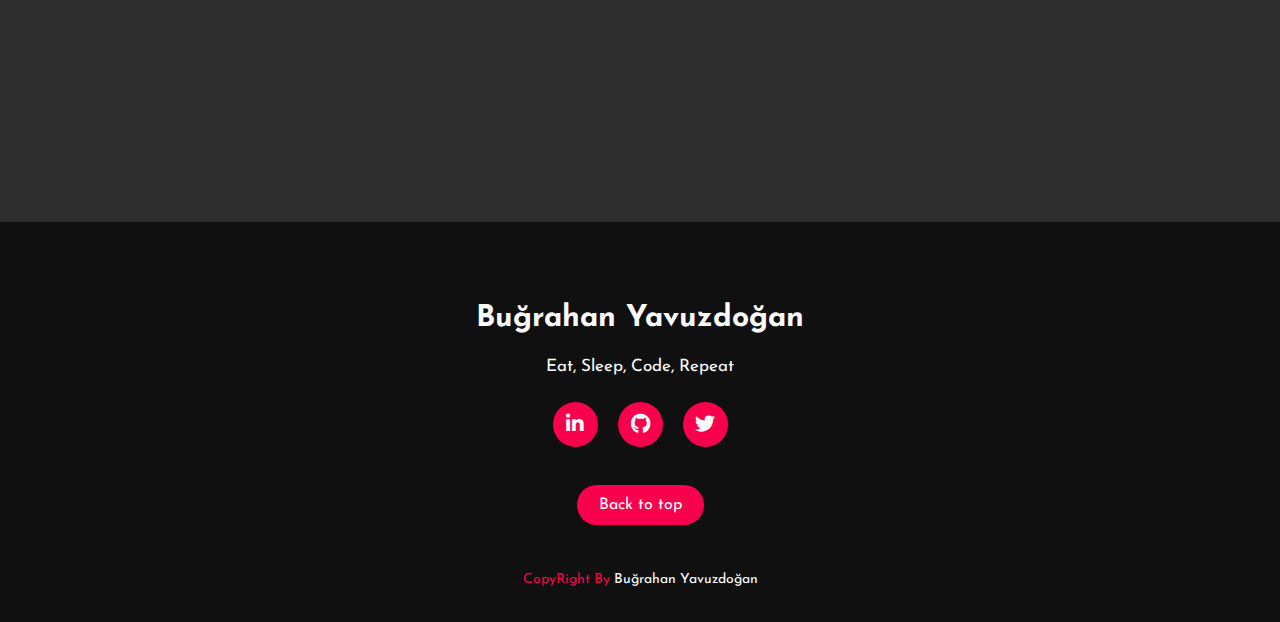
==== commit 70b6c223: "change" ====
--- a/index.html
+++ b/index.html
@@ -119,8 +119,28 @@
 				<a><i title="CSS" class="fa-brands fa-css3"></i></a>
 				<a><i title="Javascript" class="fab fa-js-square"></i></a>
 				<a><i title="ReactJS" class="fa-brands fa-react"></i></a>
-				<a><i title="C" class="fa-brands fa-c	"></i></a>
+				<a><i title="C" class="fa-brands fa-c"></i></a>
 			</div>
+		</div>
+	</div>
+
+	<div id="playlist" class="playlist">
+		<div class="title">
+			<p>Playlist</p>
+		</div>
+		<div class="lists">
+			<iframe style="border-radius:12px"
+				src="https://open.spotify.com/embed/track/6zvqq50PL7io0rprbkrYc9?utm_source=generator" width="100%"
+				height="380" frameBorder="0" allowfullscreen=""
+				allow="autoplay; clipboard-write; encrypted-media; fullscreen; picture-in-picture"></iframe>
+			<iframe style="border-radius:12px"
+				src="https://open.spotify.com/embed/track/3mDL5BWuaVwXFAhZMWp88E?utm_source=generator" width="100%"
+				height="380" frameBorder="0" allowfullscreen=""
+				allow="autoplay; clipboard-write; encrypted-media; fullscreen; picture-in-picture"></iframe>
+			<iframe style="border-radius:12px"
+				src="https://open.spotify.com/embed/track/3UmaczJpikHgJFyBTAJVoz?utm_source=generator" width="100%"
+				height="380" frameBorder="0" allowfullscreen=""
+				allow="autoplay; clipboard-write; encrypted-media; fullscreen; picture-in-picture"></iframe>
 		</div>
 	</div>
 
--- a/assets/css/style.css
+++ b/assets/css/style.css
@@ -1,5 +1,25 @@
 html {
 	scroll-behavior: smooth;
+}
+
+::-webkit-scrollbar {
+	width: 10px;
+}
+
+::-webkit-scrollbar-track {
+	background: #f1f1f1;
+}
+
+::-webkit-scrollbar-thumb {
+	background: #888;
+}
+
+::-webkit-scrollbar-thumb:hover {
+	background: #555;
+}
+
+body {
+	overflow-x: hidden;
 }
 
 * {
@@ -27,19 +47,12 @@
 	padding-right: 8%;
 }
 
-nav ul {
-	margin-left: 1rem;
-}
-
-nav ul li {
-	margin-left: 1rem;
-}
-
 .logo {
 	color: white;
 	font-size: 35px;
 	letter-spacing: 1px;
 	cursor: pointer;
+	margin-right: 1rem;
 }
 
 span {
@@ -72,7 +85,7 @@
 	padding: 10px 20px;
 	border-radius: 30px;
 	transition: transform .4s;
-	margin: 1rem;
+	margin: 1em;
 }
 
 .btn:hover {
@@ -217,7 +230,7 @@
 .title h2 {
 	color: white;
 	font-size: 75px;
-	width: 1130px;
+	width: 100%;
 	margin: 30px auto;
 }
 
@@ -368,7 +381,34 @@
 	font-size: 14px;
 }
 
-@media only screen and (max-width: 1000px) {
+.playlist {
+	width: 100%;
+	height: 600px;
+	background: #2e2e2e;
+	display: flex;
+	text-align: center;
+	align-items: center;
+	flex-direction: column;
+	justify-content: center;
+}
+
+.playlist p {
+	margin-top: 30px;
+	color: white;
+	font-size: 75px;
+	font-weight: bold;
+	margin-bottom: 25px;
+}
+
+.playlist iframe {
+	height: 300px;
+	width: 400px;
+	margin-left: 40px;
+	margin-top: 20px;
+	margin-bottom: 20px;
+}
+
+@media only screen and (max-width: 1024px) {
 	.about img {
 		display: none;
 	}
@@ -378,6 +418,10 @@
 		top: 70%;
 		transform: translateY(-50%);
 		flex-wrap: wrap;
+	}
+
+	nav ul li:nth-child(4) {
+		margin-left: 70px;
 	}
 
 	h1 {
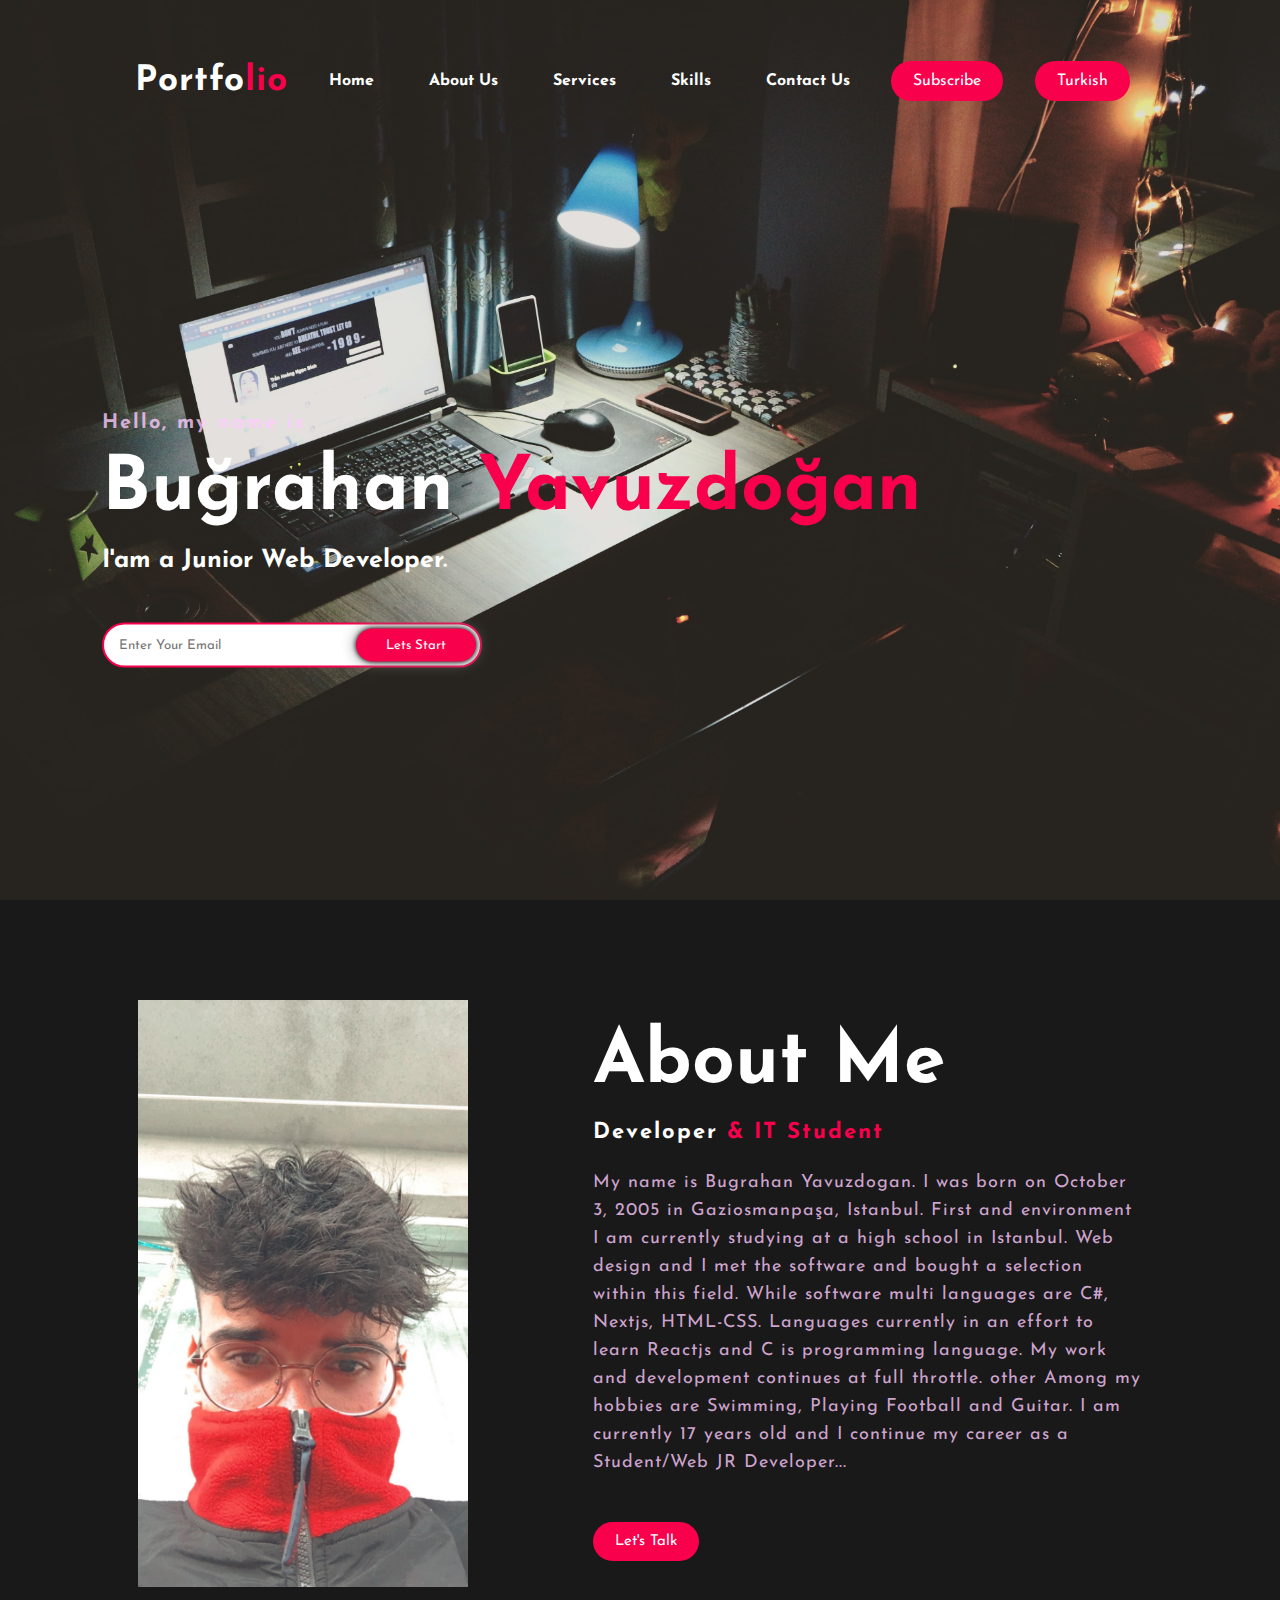
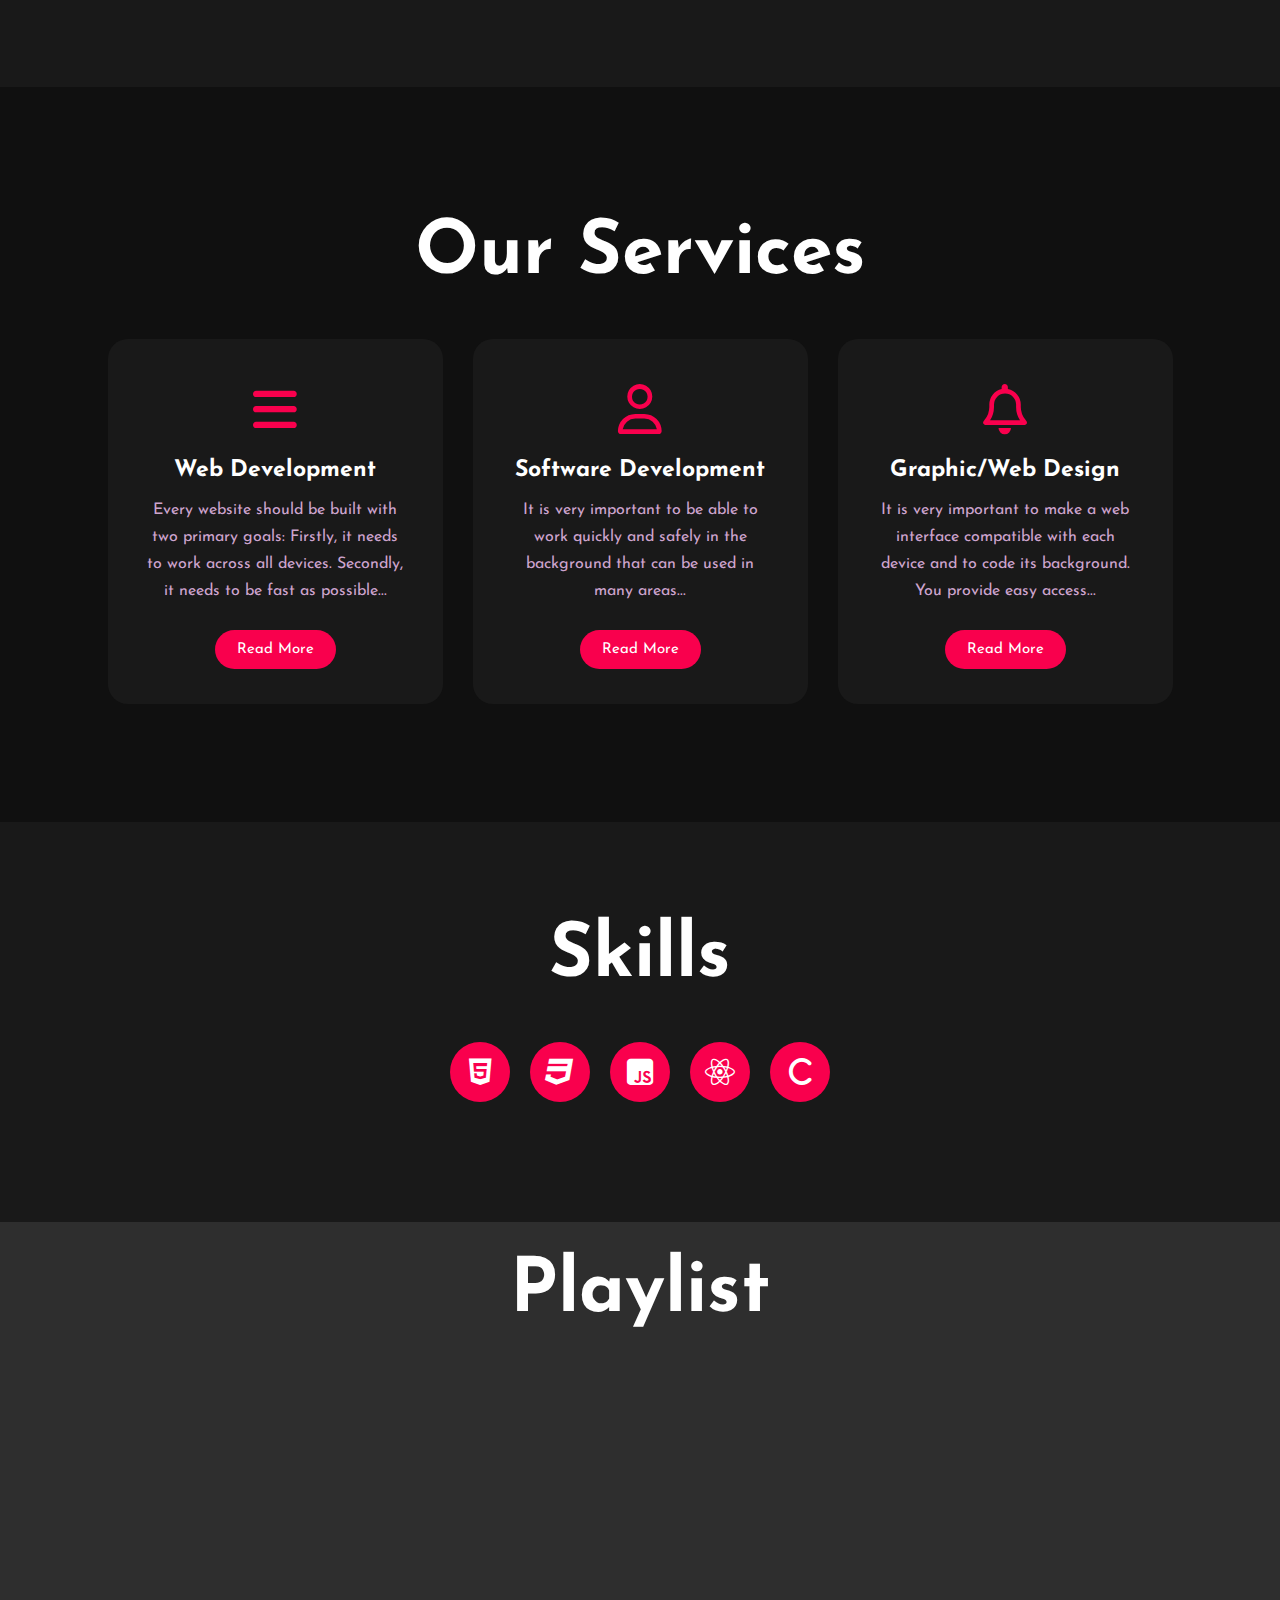
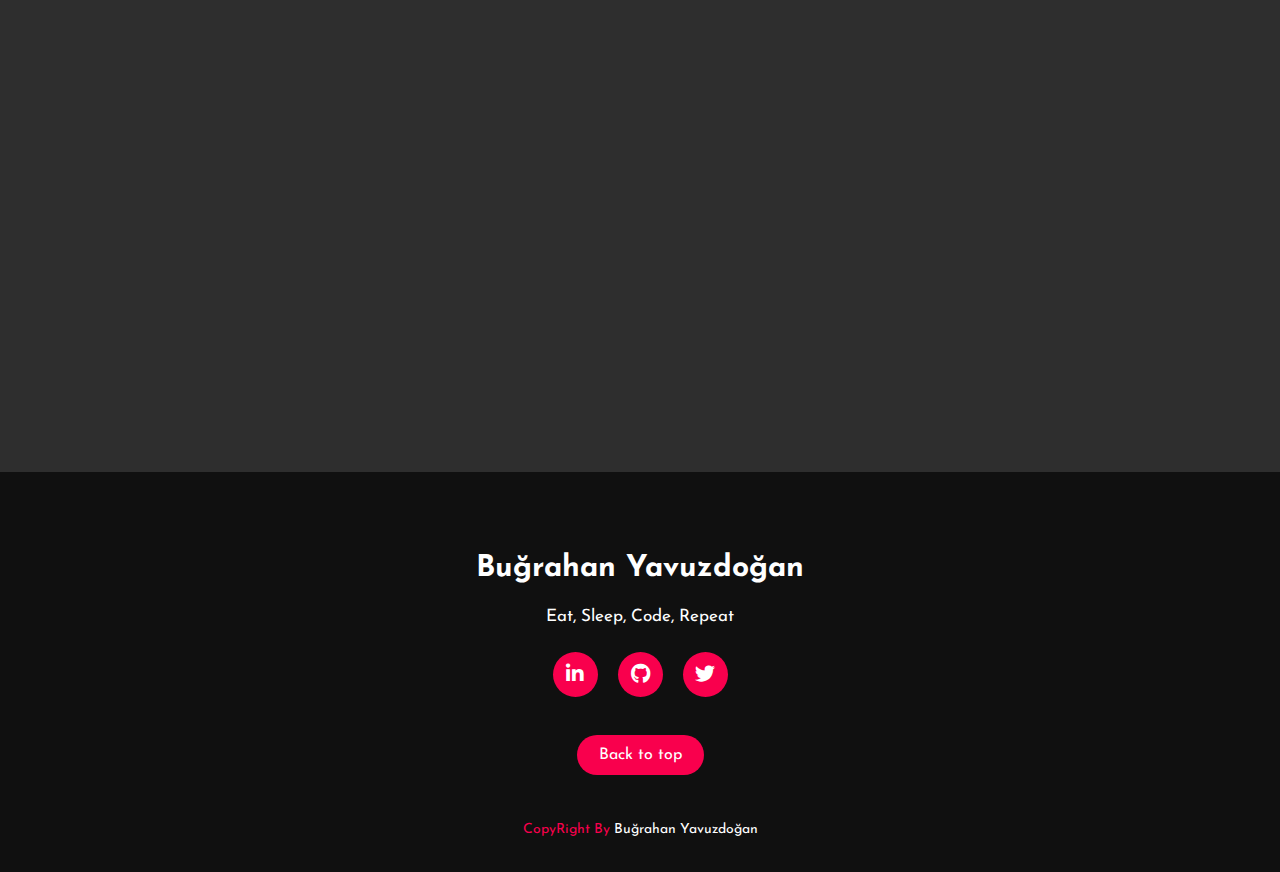
==== commit 37944448: "change" ====
--- a/index.html
+++ b/index.html
@@ -130,15 +130,15 @@
 		</div>
 		<div class="lists">
 			<iframe style="border-radius:12px"
-				src="https://open.spotify.com/embed/track/6zvqq50PL7io0rprbkrYc9?utm_source=generator" width="100%"
+				src="https://open.spotify.com/embed/track/6zvqq50PL7io0rprbkrYc9?utm_source=generator" width="50%"
 				height="380" frameBorder="0" allowfullscreen=""
 				allow="autoplay; clipboard-write; encrypted-media; fullscreen; picture-in-picture"></iframe>
 			<iframe style="border-radius:12px"
-				src="https://open.spotify.com/embed/track/3mDL5BWuaVwXFAhZMWp88E?utm_source=generator" width="100%"
+				src="https://open.spotify.com/embed/track/3mDL5BWuaVwXFAhZMWp88E?utm_source=generator" width="50%"
 				height="380" frameBorder="0" allowfullscreen=""
 				allow="autoplay; clipboard-write; encrypted-media; fullscreen; picture-in-picture"></iframe>
 			<iframe style="border-radius:12px"
-				src="https://open.spotify.com/embed/track/3UmaczJpikHgJFyBTAJVoz?utm_source=generator" width="100%"
+				src="https://open.spotify.com/embed/track/3UmaczJpikHgJFyBTAJVoz?utm_source=generator" width="50%"
 				height="380" frameBorder="0" allowfullscreen=""
 				allow="autoplay; clipboard-write; encrypted-media; fullscreen; picture-in-picture"></iframe>
 		</div>
--- a/assets/css/style.css
+++ b/assets/css/style.css
@@ -384,7 +384,7 @@
 .playlist {
 	width: 100%;
 	height: 600px;
-	background: #2e2e2e;
+	background: #1f1f1f;
 	display: flex;
 	text-align: center;
 	align-items: center;
@@ -392,18 +392,21 @@
 	justify-content: center;
 }
 
+.playlist .lists {
+	flex-wrap: wrap;
+}
+
 .playlist p {
-	margin-top: 30px;
 	color: white;
 	font-size: 75px;
 	font-weight: bold;
-	margin-bottom: 25px;
+	margin-bottom: 20px;
 }
 
 .playlist iframe {
 	height: 300px;
 	width: 400px;
-	margin-left: 40px;
+	margin-left: 30px;
 	margin-top: 20px;
 	margin-bottom: 20px;
 }
@@ -486,4 +489,17 @@
 		transform: translateY(-50%);
 		flex-wrap: wrap;
 	}
+}
+
+@media only screen and (max-width: 1330px) {
+	.playlist {
+		width: 100%;
+		height: 850px;
+		background: #2e2e2e;
+		display: flex;
+		text-align: center;
+		align-items: center;
+		flex-direction: column;
+		justify-content: center;
+	}
 }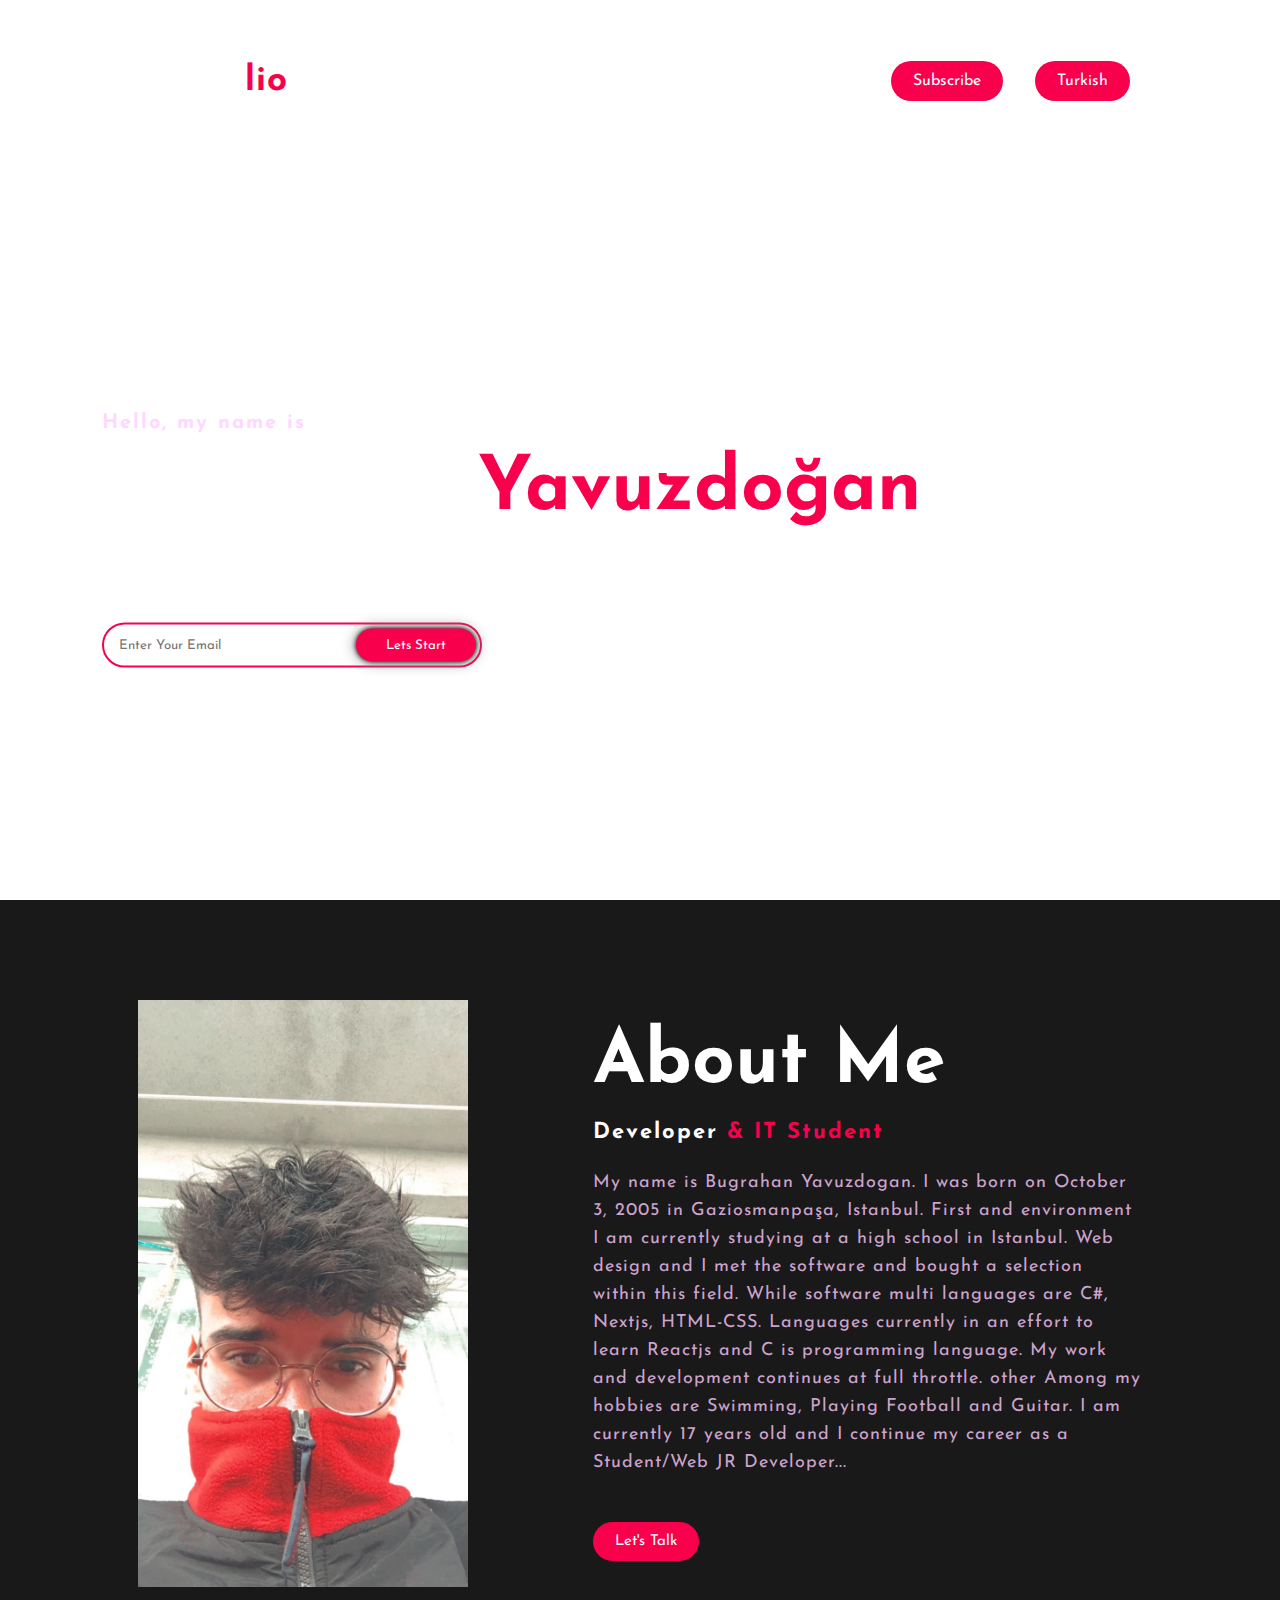
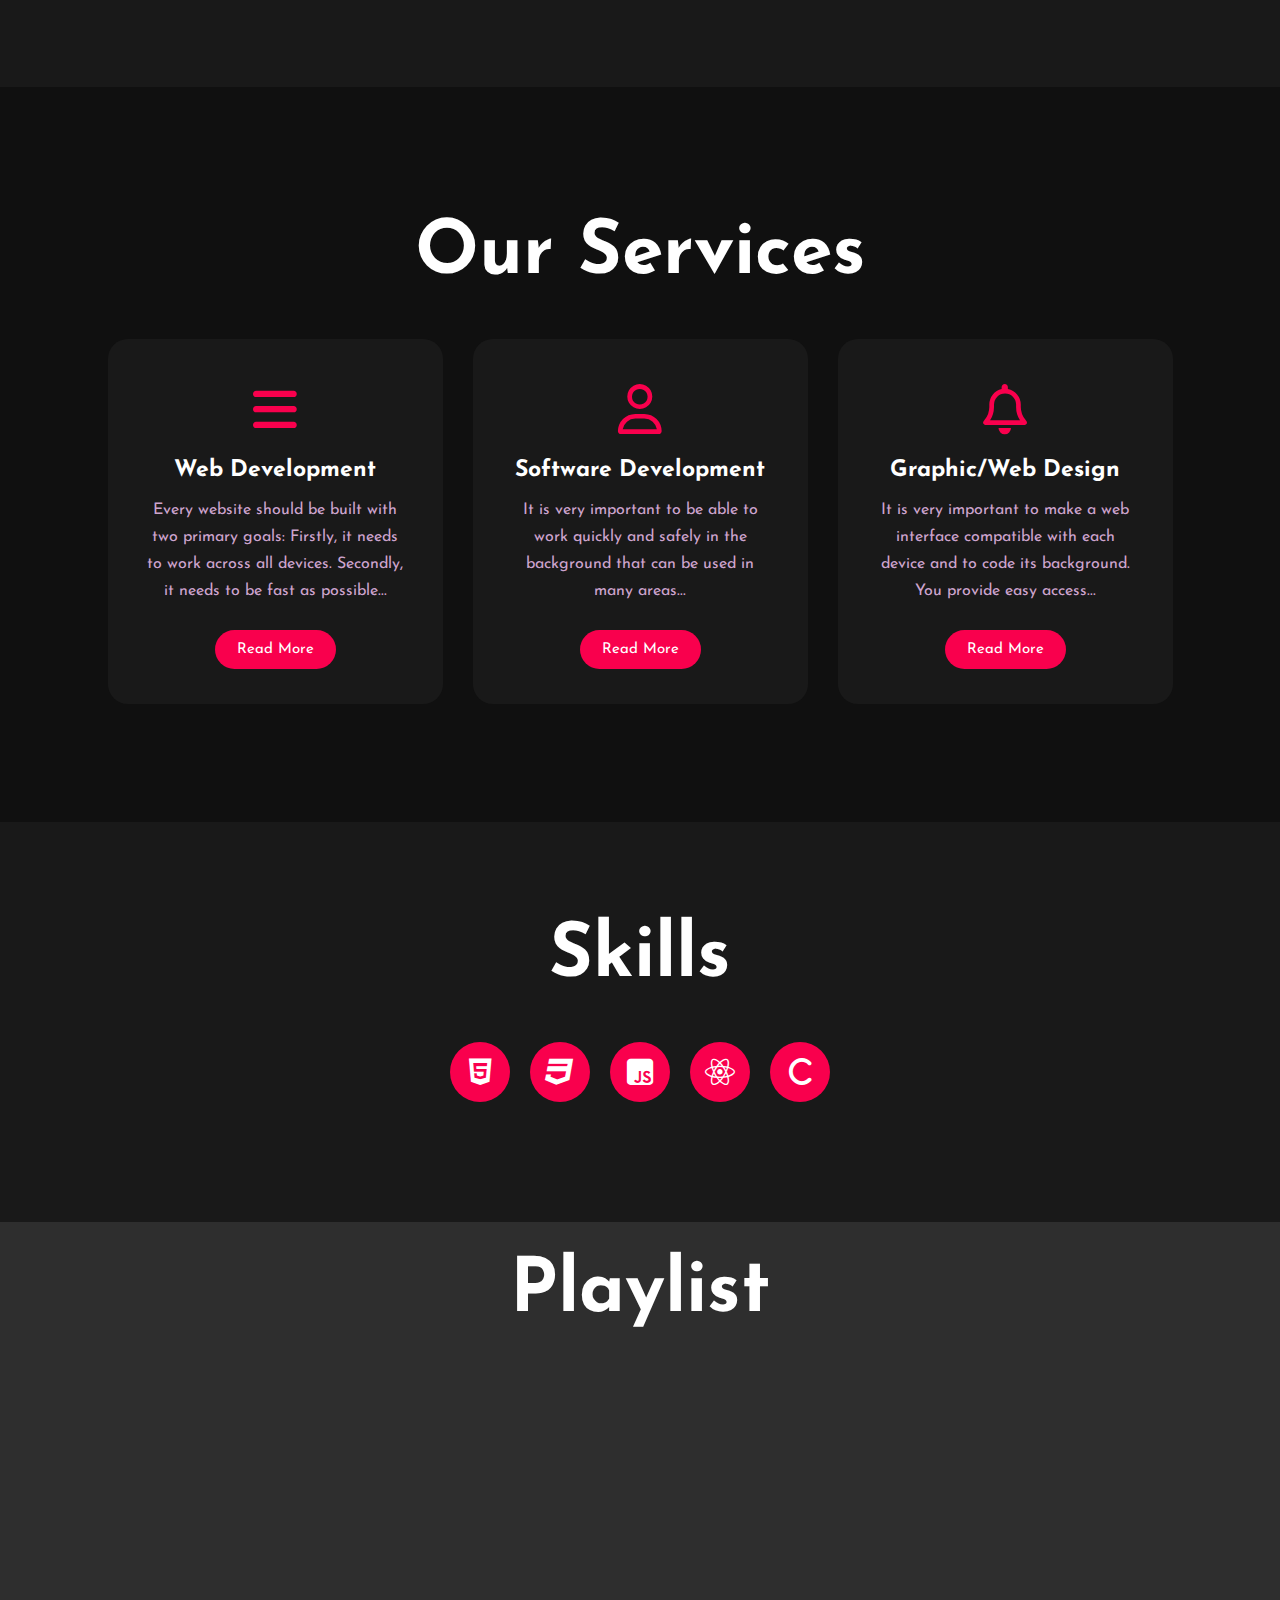
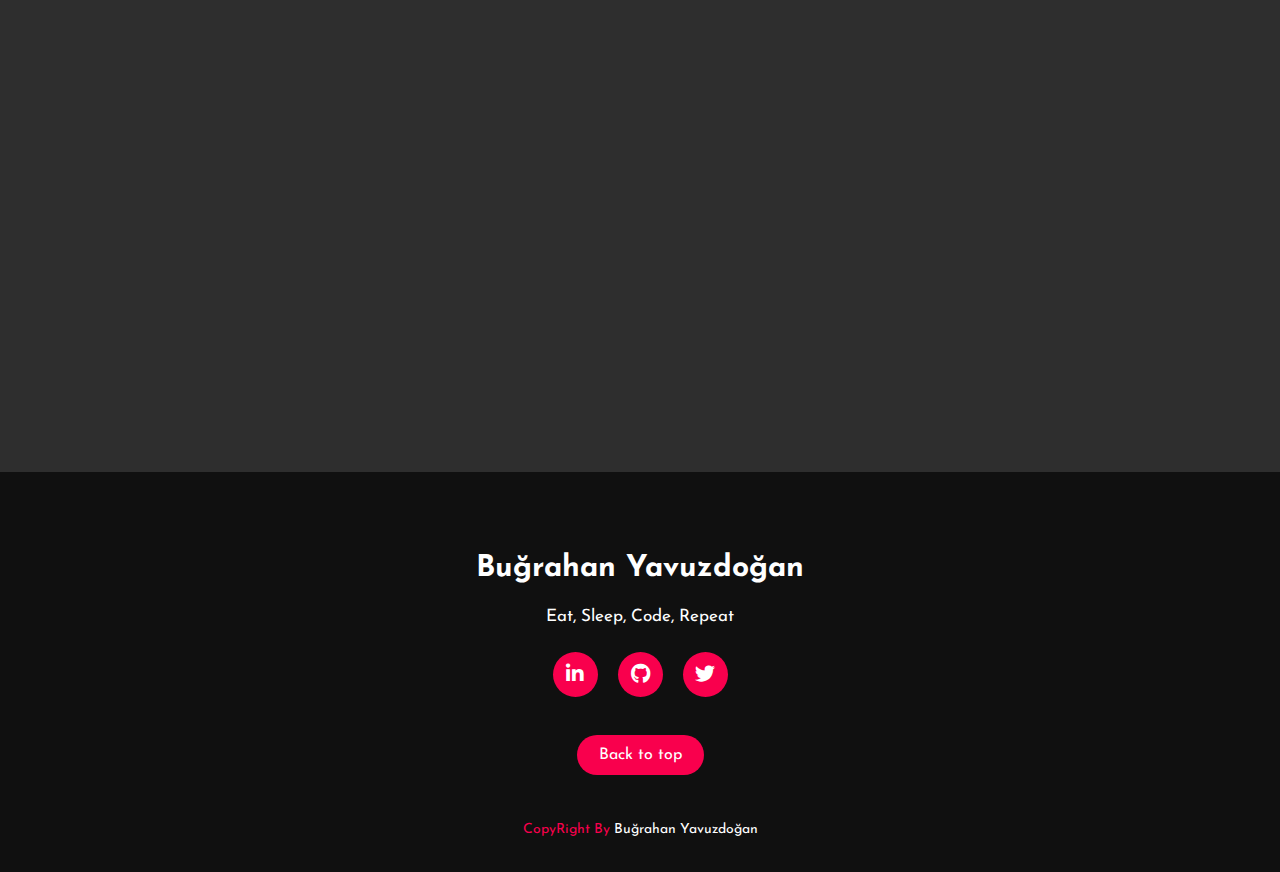
==== commit 8cb6f0a9: "change" ====
--- a/index.html
+++ b/index.html
@@ -16,7 +16,6 @@
 		crossorigin="anonymous" referrerpolicy="no-referrer" />
 
 </head>
-
 <body>
 	<div class="hero">
 		<nav>
--- a/assets/css/style.css
+++ b/assets/css/style.css
@@ -1,505 +1,504 @@
 html {
-	scroll-behavior: smooth;
+  scroll-behavior: smooth;
 }
 
 ::-webkit-scrollbar {
-	width: 10px;
+  width: 10px;
 }
 
 ::-webkit-scrollbar-track {
-	background: #f1f1f1;
+  background: #f1f1f1;
 }
 
 ::-webkit-scrollbar-thumb {
-	background: #888;
+  background: #888;
 }
 
 ::-webkit-scrollbar-thumb:hover {
-	background: #555;
+  background: #555;
 }
 
 body {
-	overflow-x: hidden;
+  overflow-x: hidden;
 }
 
 * {
-	padding: 0;
-	margin: 0;
-	font-family: 'Josefin Sans', sans-serif;
-	box-sizing: border-box;
+  padding: 0;
+  margin: 0;
+  font-family: "Josefin Sans", sans-serif;
+  box-sizing: border-box;
 }
 
 .hero {
-	height: 100vh;
-	width: 100%;
-	background-image: url(/assets/img/background.jpg);
-	background-size: cover;
-	background-position: center;
-	flex-wrap: wrap;
+  height: 100vh;
+  width: 100%;
+  background-image: url(../img/img1/3903487.jpg);
+  background-size: cover;
+  background-position: center;
+  flex-wrap: wrap;
 }
 
 nav {
-	display: flex;
-	align-items: center;
-	justify-content: center;
-	padding-top: 45px;
-	padding-left: 8%;
-	padding-right: 8%;
+  display: flex;
+  align-items: center;
+  justify-content: center;
+  padding-top: 45px;
+  padding-left: 8%;
+  padding-right: 8%;
 }
 
 .logo {
-	color: white;
-	font-size: 35px;
-	letter-spacing: 1px;
-	cursor: pointer;
-	margin-right: 1rem;
+  color: white;
+  font-size: 35px;
+  letter-spacing: 1px;
+  cursor: pointer;
+  margin-right: 1rem;
 }
 
 span {
-	color: #f9004d;
+  color: #f9004d;
 }
 
 nav ul li {
-	list-style-type: none;
-	display: inline-block;
-	padding: 10px 25px;
+  list-style-type: none;
+  display: inline-block;
+  padding: 10px 25px;
 }
 
 nav ul li a {
-	color: white;
-	text-decoration: none;
-	font-weight: bold;
-	text-transform: capitalize;
+  color: white;
+  text-decoration: none;
+  font-weight: bold;
+  text-transform: capitalize;
 }
 
 nav ul li a:hover {
-	color: #f9004d;
-	transition: .6s;
+  color: #f9004d;
+  transition: 0.6s;
 }
 
 .btn {
-	background-color: #f9004d;
-	color: white;
-	text-decoration: none;
-	border: 2px solid transparent;
-	padding: 10px 20px;
-	border-radius: 30px;
-	transition: transform .4s;
-	margin: 1em;
+  background-color: #f9004d;
+  color: white;
+  text-decoration: none;
+  border: 2px solid transparent;
+  padding: 10px 20px;
+  border-radius: 30px;
+  transition: transform 0.4s;
+  margin: 1em;
 }
 
 .btn:hover {
-	transform: scale(1.2);
+  transform: scale(1.2);
 }
 
 .content {
-	position: absolute;
-	top: 50%;
-	left: 8%;
-	transform: translateY(-50%);
-	flex-wrap: wrap;
+  position: absolute;
+  top: 50%;
+  left: 8%;
+  transform: translateY(-50%);
+  flex-wrap: wrap;
 }
 
 h1 {
-	color: white;
-	margin: 20px 0px 20px;
-	font-size: 75px;
+  color: white;
+  margin: 20px 0px 20px;
+  font-size: 75px;
 }
 
 h3 {
-	color: white;
-	font-size: 25px;
-	margin-bottom: 50px;
+  color: white;
+  font-size: 25px;
+  margin-bottom: 50px;
 }
 
 h4 {
-	color: #fcfc;
-	letter-spacing: 2px;
-	font-size: 20px;
+  color: #fcfc;
+  letter-spacing: 2px;
+  font-size: 20px;
 }
 
 .newslatter form {
-	width: 380px;
-	max-width: 100%;
-	position: relative;
+  width: 380px;
+  max-width: 100%;
+  position: relative;
 }
 
 .newslatter form input:first-child {
-	display: inline-block;
-	width: 100%;
-	padding: 14px 130px 14px 15px;
-	border: 2px solid #f9004d;
-	outline: none;
-	border-radius: 30px;
+  display: inline-block;
+  width: 100%;
+  padding: 14px 130px 14px 15px;
+  border: 2px solid #f9004d;
+  outline: none;
+  border-radius: 30px;
 }
 
 .newslatter form input:last-child {
-	position: absolute;
-	display: inline-block;
-	outline: none;
-	border: none;
-	padding: 10px 30px;
-	border-radius: 30px;
-	background-color: #f9004d;
-	color: white;
-	box-shadow: 0px 0px 5px #000, 0px 0px 15px #858585;
-	top: 6px;
-	right: 6px;
+  position: absolute;
+  display: inline-block;
+  outline: none;
+  border: none;
+  padding: 10px 30px;
+  border-radius: 30px;
+  background-color: #f9004d;
+  color: white;
+  box-shadow: 0px 0px 5px #000, 0px 0px 15px #858585;
+  top: 6px;
+  right: 6px;
 }
 
 .about {
-	width: 100%;
-	padding: 100px 0px;
-	background-color: #191919;
+  width: 100%;
+  padding: 100px 0px;
+  background-color: #191919;
 }
 
 .about img {
-	height: auto;
-	width: 330px;
+  height: auto;
+  width: 330px;
 }
 
 .about-text {
-	width: 550px;
+  width: 550px;
 }
 
 .main {
-	width: 1130px;
-	max-width: 95%;
-	margin: 0 auto;
-	display: flex;
-	align-items: center;
-	justify-content: space-around;
+  width: 1130px;
+  max-width: 95%;
+  margin: 0 auto;
+  display: flex;
+  align-items: center;
+  justify-content: space-around;
 }
 
 .about-text h2 {
-	color: white;
-	font-size: 75px;
-	text-transform: capitalize;
-	margin-bottom: 20px;
+  color: white;
+  font-size: 75px;
+  text-transform: capitalize;
+  margin-bottom: 20px;
 }
 
 .about-text h5 {
-	color: white;
-	letter-spacing: 2px;
-	font-size: 22px;
-	margin-bottom: 25px;
-	text-transform: capitalize;
+  color: white;
+  letter-spacing: 2px;
+  font-size: 22px;
+  margin-bottom: 25px;
+  text-transform: capitalize;
 }
 
 .about-text p {
-	color: #fcfc;
-	letter-spacing: 1px;
-	line-height: 28px;
-	font-size: 18px;
-	margin-bottom: 45px;
+  color: #fcfc;
+  letter-spacing: 1px;
+  line-height: 28px;
+  font-size: 18px;
+  margin-bottom: 45px;
 }
 
 button {
-	background-color: #f9004d;
-	color: white;
-	font-size: 15px;
-	text-decoration: none;
-	border: 2px solid transparent;
-	padding: 10px 20px;
-	border-radius: 30px;
-	transition: .4s;
+  background-color: #f9004d;
+  color: white;
+  font-size: 15px;
+  text-decoration: none;
+  border: 2px solid transparent;
+  padding: 10px 20px;
+  border-radius: 30px;
+  transition: 0.4s;
 }
 
 button a {
-	text-decoration: none;
-	color: white;
+  text-decoration: none;
+  color: white;
 }
 
 button:hover {
-	background-color: transparent;
-	border: 2px solid #f9004d;
-	cursor: pointer;
+  background-color: transparent;
+  border: 2px solid #f9004d;
+  cursor: pointer;
 }
 
 .service {
-	background: #101010;
-	width: 100%;
-	padding: 100px 0px;
-	display: flex;
-	text-align: center;
-	align-items: center;
-	flex-direction: column;
-	justify-content: center;
+  background: #101010;
+  width: 100%;
+  padding: 100px 0px;
+  display: flex;
+  text-align: center;
+  align-items: center;
+  flex-direction: column;
+  justify-content: center;
 }
 
 .title h2 {
-	color: white;
-	font-size: 75px;
-	width: 100%;
-	margin: 30px auto;
+  color: white;
+  font-size: 75px;
+  width: 100%;
+  margin: 30px auto;
 }
 
 .box {
-	flex-wrap: wrap;
-	display: flex;
-	justify-content: center;
-	align-items: center;
-	min-height: 400px;
+  flex-wrap: wrap;
+  display: flex;
+  justify-content: center;
+  align-items: center;
+  min-height: 400px;
 }
 
 .card {
-	height: 365px;
-	width: 335px;
-	padding: 20px 35px;
-	background: #191919;
-	border-radius: 20px;
-	margin: 15px;
-	position: relative;
-	overflow: hidden;
-	text-align: center;
+  height: 365px;
+  width: 335px;
+  padding: 20px 35px;
+  background: #191919;
+  border-radius: 20px;
+  margin: 15px;
+  position: relative;
+  overflow: hidden;
+  text-align: center;
 }
 
 .card i {
-	font-size: 50px;
-	display: block;
-	text-align: center;
-	margin: 25px 0px;
-	color: #f9004d;
-
+  font-size: 50px;
+  display: block;
+  text-align: center;
+  margin: 25px 0px;
+  color: #f9004d;
 }
 
 h5 {
-	color: white;
-	font-size: 23px;
-	margin-bottom: 15px;
+  color: white;
+  font-size: 23px;
+  margin-bottom: 15px;
 }
 
 .pra p {
-	color: #fcfc;
-	font-size: 16px;
-	line-height: 27px;
-	margin-bottom: 25px;
+  color: #fcfc;
+  font-size: 16px;
+  line-height: 27px;
+  margin-bottom: 25px;
 }
 
 .card .button {
-	background-color: #f9004d;
-	color: white;
-	text-decoration: none;
-	border: 2px solid transparent;
-	font-weight: bold;
-	padding: 9px 22px;
-	border-radius: 30px;
-	transition: .4s;
+  background-color: #f9004d;
+  color: white;
+  text-decoration: none;
+  border: 2px solid transparent;
+  font-weight: bold;
+  padding: 9px 22px;
+  border-radius: 30px;
+  transition: 0.4s;
 }
 
 .card .button:hover {
-	background-color: transparent;
-	border: 2px solid #f9004d;
-	cursor: pointer;
+  background-color: transparent;
+  border: 2px solid #f9004d;
+  cursor: pointer;
 }
 
 .skills {
-	width: 100%;
-	height: 400px;
-	background: #191919;
-	display: flex;
-	text-align: center;
-	align-items: center;
-	flex-direction: column;
-	justify-content: center;
+  width: 100%;
+  height: 400px;
+  background: #191919;
+  display: flex;
+  text-align: center;
+  align-items: center;
+  flex-direction: column;
+  justify-content: center;
 }
 
 .skills p {
-	color: white;
-	font-size: 75px;
-	font-weight: bold;
-	margin-bottom: 25px;
+  color: white;
+  font-size: 75px;
+  font-weight: bold;
+  margin-bottom: 25px;
 }
 
 .skills .social a {
-	width: 60px;
-	height: 60px;
-	display: flex;
-	align-items: center;
-	justify-content: center;
-	background: #f9004d;
-	border-radius: 50%;
-	margin: 22px 10px;
-	color: white;
-	text-decoration: none;
-	font-size: 30px;
+  width: 60px;
+  height: 60px;
+  display: flex;
+  align-items: center;
+  justify-content: center;
+  background: #f9004d;
+  border-radius: 50%;
+  margin: 22px 10px;
+  color: white;
+  text-decoration: none;
+  font-size: 30px;
 }
 
 footer {
-	position: relative;
-	width: 100%;
-	height: 400px;
-	background: #101010;
-	display: flex;
-	flex-direction: column;
-	align-items: center;
-	justify-content: center;
+  position: relative;
+  width: 100%;
+  height: 400px;
+  background: #101010;
+  display: flex;
+  flex-direction: column;
+  align-items: center;
+  justify-content: center;
 }
 
 footer p:nth-child(1) {
-	font-size: 30px;
-	color: white;
-	margin-bottom: 20px;
-	font-weight: bold;
+  font-size: 30px;
+  color: white;
+  margin-bottom: 20px;
+  font-weight: bold;
 }
 
 footer p:nth-child(2) {
-	color: white;
-	font-size: 17px;
-	width: 500px;
-	text-align: center;
-	line-height: 26px;
+  color: white;
+  font-size: 17px;
+  width: 500px;
+  text-align: center;
+  line-height: 26px;
 }
 
 .social {
-	display: flex;
+  display: flex;
 }
 
 .social a {
-	width: 45px;
-	height: 45px;
-	display: flex;
-	align-items: center;
-	justify-content: center;
-	background: #f9004d;
-	border-radius: 50%;
-	margin: 22px 10px;
-	color: white;
-	text-decoration: none;
-	font-size: 20px;
+  width: 45px;
+  height: 45px;
+  display: flex;
+  align-items: center;
+  justify-content: center;
+  background: #f9004d;
+  border-radius: 50%;
+  margin: 22px 10px;
+  color: white;
+  text-decoration: none;
+  font-size: 20px;
 }
 
 .social a:hover {
-	transform: scale(1.1);
-	transition: .4s;
+  transform: scale(1.1);
+  transition: 0.4s;
 }
 
 .end {
-	position: absolute;
-	color: white;
-	bottom: 35px;
-	font-size: 14px;
+  position: absolute;
+  color: white;
+  bottom: 35px;
+  font-size: 14px;
 }
 
 .playlist {
-	width: 100%;
-	height: 600px;
-	background: #1f1f1f;
-	display: flex;
-	text-align: center;
-	align-items: center;
-	flex-direction: column;
-	justify-content: center;
+  width: 100%;
+  height: 600px;
+  background: #1f1f1f;
+  display: flex;
+  text-align: center;
+  align-items: center;
+  flex-direction: column;
+  justify-content: center;
 }
 
 .playlist .lists {
-	flex-wrap: wrap;
+  flex-wrap: wrap;
 }
 
 .playlist p {
-	color: white;
-	font-size: 75px;
-	font-weight: bold;
-	margin-bottom: 20px;
+  color: white;
+  font-size: 75px;
+  font-weight: bold;
+  margin-bottom: 20px;
 }
 
 .playlist iframe {
-	height: 300px;
-	width: 400px;
-	margin-left: 30px;
-	margin-top: 20px;
-	margin-bottom: 20px;
+  height: 300px;
+  width: 400px;
+  margin-left: 30px;
+  margin-top: 20px;
+  margin-bottom: 20px;
 }
 
 @media only screen and (max-width: 1024px) {
-	.about img {
-		display: none;
-	}
-
-	.content {
-		position: absolute;
-		top: 70%;
-		transform: translateY(-50%);
-		flex-wrap: wrap;
-	}
-
-	nav ul li:nth-child(4) {
-		margin-left: 70px;
-	}
-
-	h1 {
-		color: white;
-		margin: 20px 0px 20px;
-		font-size: 75px;
-		text-align: center;
-	}
-
-	h3 {
-		color: white;
-		font-size: 25px;
-		margin-bottom: 50px;
-		text-align: center;
-	}
-
-	h4 {
-		color: #fcfc;
-		letter-spacing: 2px;
-		font-size: 20px;
-		text-align: center;
-	}
-
-	.newslatter form {
-		width: 380px;
-		max-width: 100%;
-		margin: 0 auto;
-	}
-
-	.newslatter form input:first-child {
-		display: inline-block;
-		width: 100%;
-		padding: 14px 130px 14px 15px;
-		border: 2px solid #f9004d;
-		outline: none;
-		border-radius: 30px;
-	}
-
-	.newslatter form input:last-child {
-		position: absolute;
-		display: inline-block;
-		outline: none;
-		border: none;
-		padding: 10px 30px;
-		border-radius: 30px;
-		background-color: #f9004d;
-		color: white;
-		box-shadow: 0px 0px 5px #000, 0px 0px 15px #858585;
-		top: 6px;
-		right: 6px;
-	}
-
-	#nav-buton {
-		flex-wrap: wrap;
-	}
+  .about img {
+    display: none;
+  }
+
+  .content {
+    position: absolute;
+    top: 70%;
+    transform: translateY(-50%);
+    flex-wrap: wrap;
+  }
+
+  nav ul li:nth-child(4) {
+    margin-left: 70px;
+  }
+
+  h1 {
+    color: white;
+    margin: 20px 0px 20px;
+    font-size: 75px;
+    text-align: center;
+  }
+
+  h3 {
+    color: white;
+    font-size: 25px;
+    margin-bottom: 50px;
+    text-align: center;
+  }
+
+  h4 {
+    color: #fcfc;
+    letter-spacing: 2px;
+    font-size: 20px;
+    text-align: center;
+  }
+
+  .newslatter form {
+    width: 380px;
+    max-width: 100%;
+    margin: 0 auto;
+  }
+
+  .newslatter form input:first-child {
+    display: inline-block;
+    width: 100%;
+    padding: 14px 130px 14px 15px;
+    border: 2px solid #f9004d;
+    outline: none;
+    border-radius: 30px;
+  }
+
+  .newslatter form input:last-child {
+    position: absolute;
+    display: inline-block;
+    outline: none;
+    border: none;
+    padding: 10px 30px;
+    border-radius: 30px;
+    background-color: #f9004d;
+    color: white;
+    box-shadow: 0px 0px 5px #000, 0px 0px 15px #858585;
+    top: 6px;
+    right: 6px;
+  }
+
+  #nav-buton {
+    flex-wrap: wrap;
+  }
 }
 
 @media only screen and (min-width: 768px) {
-	.content {
-		position: absolute;
-		top: 60%;
-		transform: translateY(-50%);
-		flex-wrap: wrap;
-	}
+  .content {
+    position: absolute;
+    top: 60%;
+    transform: translateY(-50%);
+    flex-wrap: wrap;
+  }
 }
 
 @media only screen and (max-width: 1330px) {
-	.playlist {
-		width: 100%;
-		height: 850px;
-		background: #2e2e2e;
-		display: flex;
-		text-align: center;
-		align-items: center;
-		flex-direction: column;
-		justify-content: center;
-	}
-}+  .playlist {
+    width: 100%;
+    height: 850px;
+    background: #2e2e2e;
+    display: flex;
+    text-align: center;
+    align-items: center;
+    flex-direction: column;
+    justify-content: center;
+  }
+}
